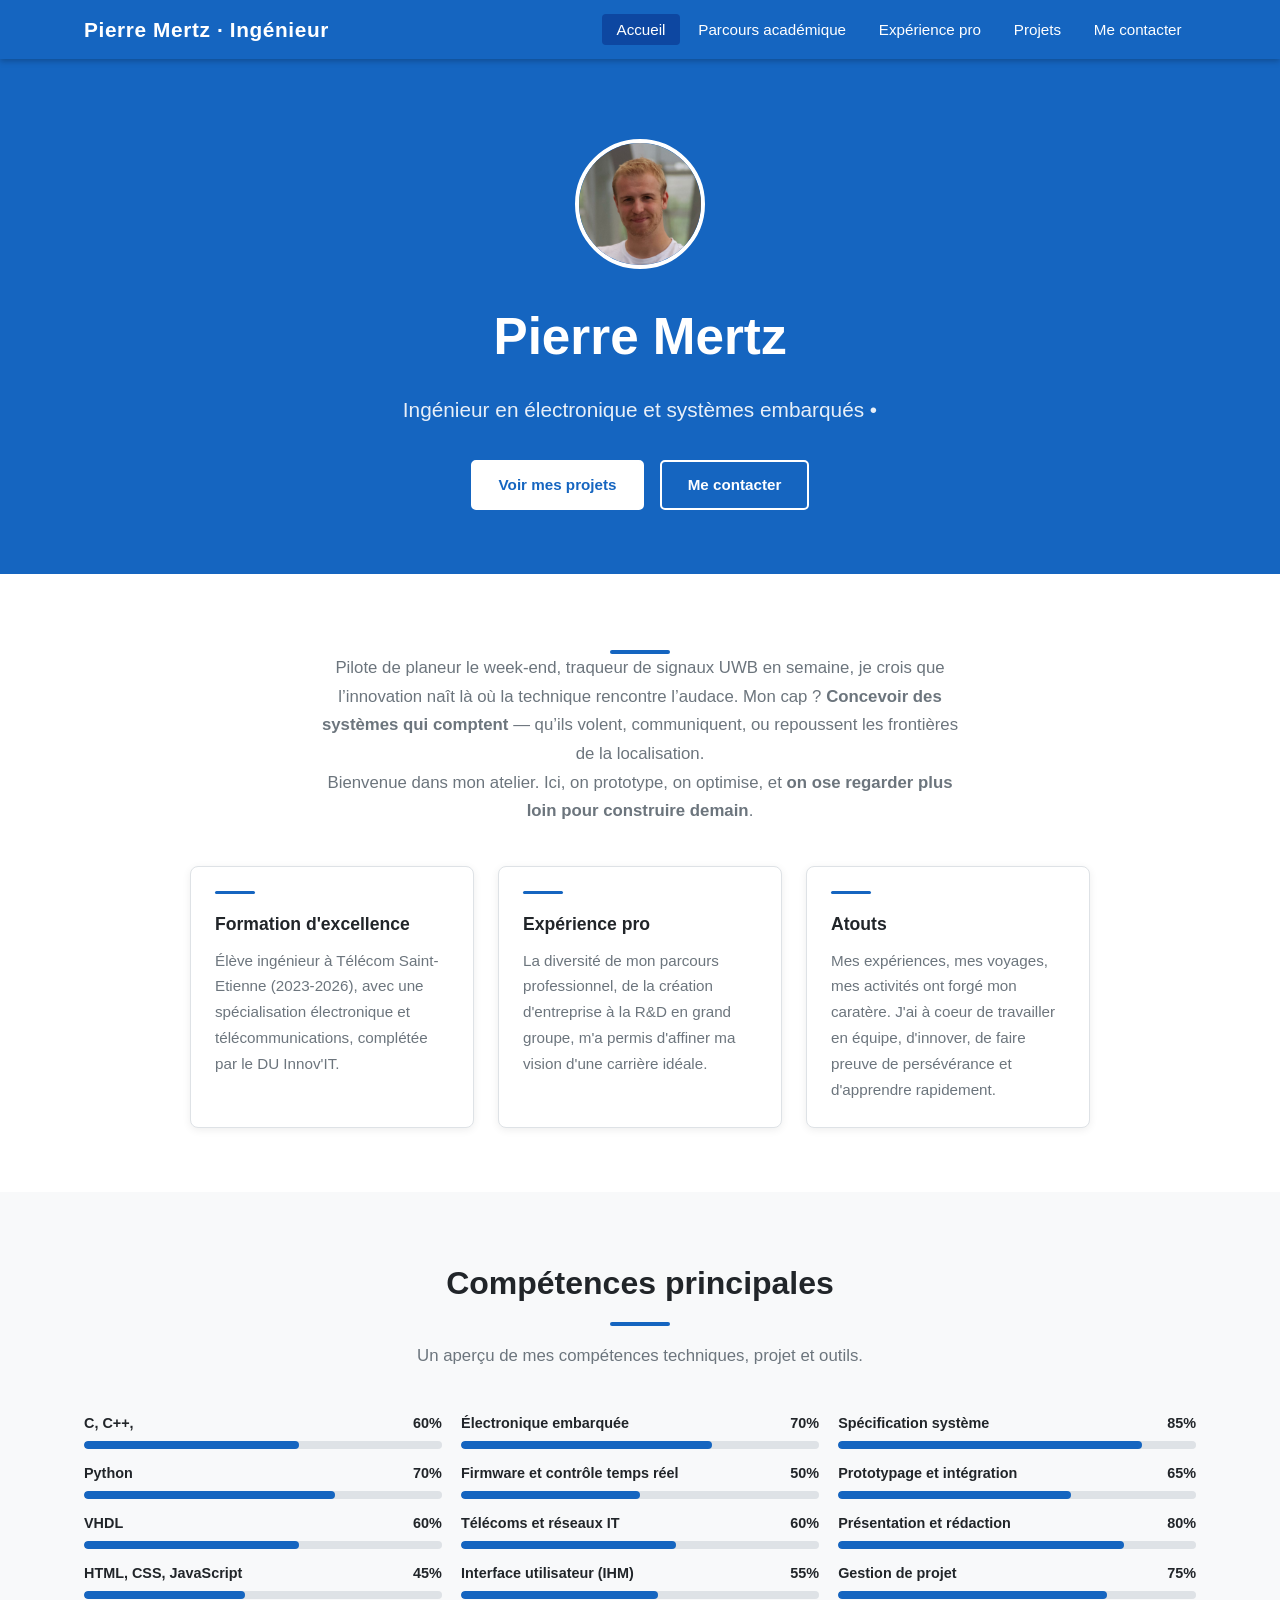
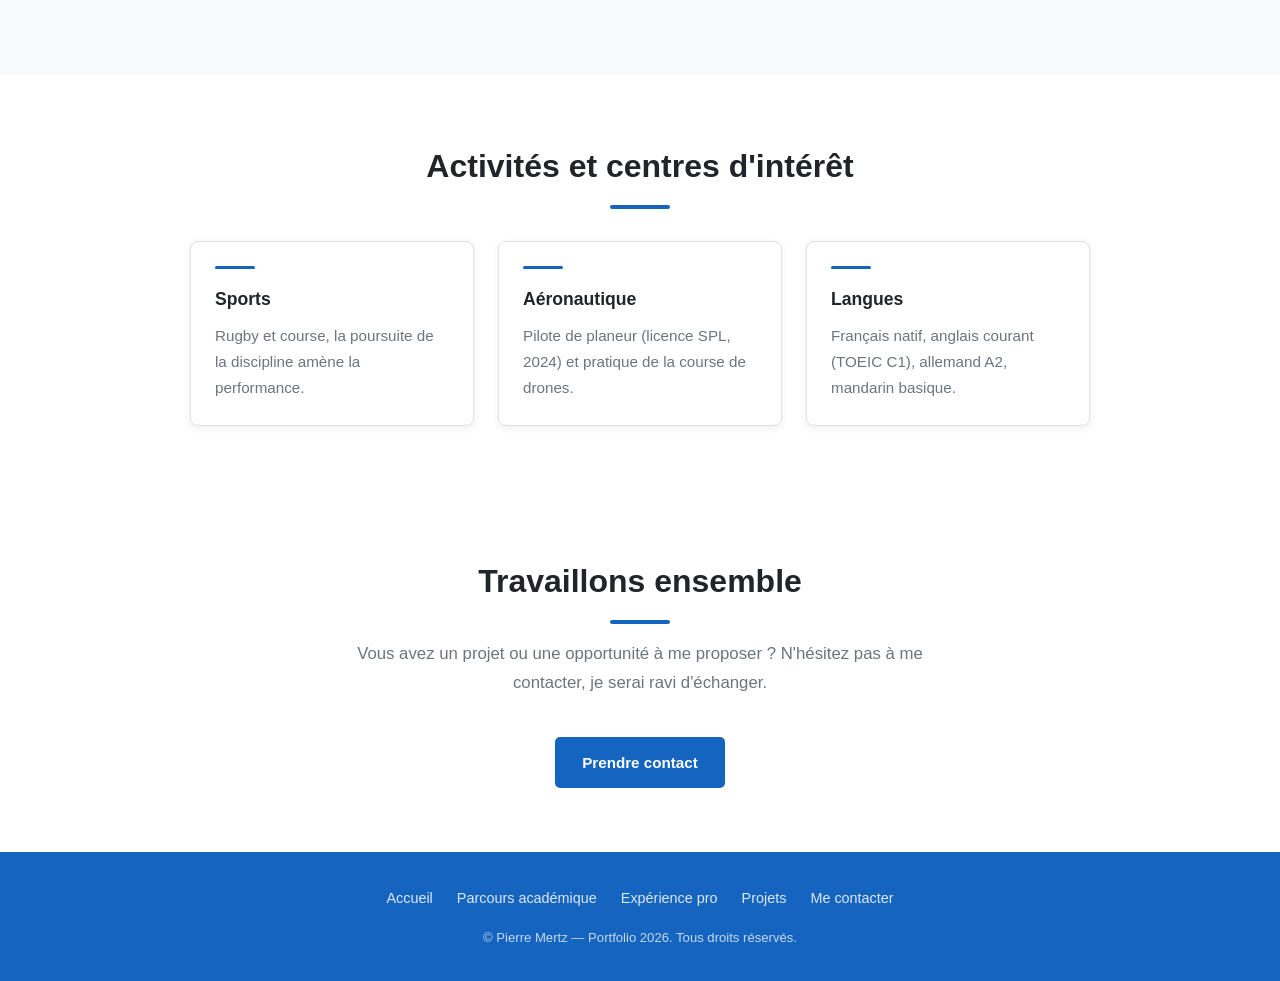
==== index.html @ edb31a6d "Redesign home page skills grid for better layout" ====
<!DOCTYPE html>
<html lang="fr">
<head>
  <!-- ============================================================
       index.html — Page d'accueil du portfolio d'ingénieur
       ============================================================ -->
  <meta charset="UTF-8" />
  <meta name="viewport" content="width=device-width, initial-scale=1.0" />
  <meta name="description" content="Portfolio de Pierre Mertz, ingénieur en électronique et systèmes embarqués." />

  <title>Accueil — Portfolio de Pierre Mertz</title>

  <!-- Feuille de style principale -->
  <link rel="stylesheet" href="/assets/css/style.css" />
</head>
<body>

  <!-- ── Point d'injection du header (chargé par components.js) ── -->
  <div id="site-header"></div>

  <main>

    <!-- ══════════════════════════════════════════════════════════
         SECTION HÉRO — Bandeau bleu de présentation
         ══════════════════════════════════════════════════════════ -->
    <section class="hero">
      <div class="container">

        <!-- Avatar / photo de profil -->
        <div class="avatar">
          <img src="/assets/images/avatar.jpg" alt="Photo de profil de Pierre" />
        </div>

        <h1 class="hero__title">Pierre Mertz</h1>
        <p class="hero__subtitle">Ingénieur en électronique et systèmes embarqués &bull; </p>
        <!-- Boutons d'action -->
        <div class="hero__actions">
          <a href="/projets/index.html" class="btn btn--primary">Voir mes projets</a>
          <a href="/contact/index.html" class="btn btn--outline">Me contacter</a>
        </div>

      </div>
    </section>

    <!-- ══════════════════════════════════════════════════════════
         SECTION À PROPOS — Fond blanc, texte noir
         ══════════════════════════════════════════════════════════ -->
    <section class="section">
      <div class="container">

        <!-- h2 class="section__title">Profil</h2 -->
        <!-- Ligne décorative bleue -->
        <div class="section-divider"></div>
        <p class="section__intro">
          Pilote de planeur le week-end, traqueur de signaux UWB en semaine, je crois que l’innovation naît là où la technique rencontre l’audace. 
          Mon cap ? <strong>Concevoir des systèmes qui comptent </strong> — qu’ils volent, communiquent, ou repoussent les frontières de la localisation.
          <br>
          Bienvenue dans mon atelier. Ici, on prototype, on optimise, et <strong>on ose regarder plus loin pour construire demain</strong>.
        </p>

        <!-- Grille de points forts -->
        <div class="cards-grid">

          <div class="card">
            <div class="card__accent"></div>
            <h3 class="card__title">Formation d'excellence</h3>
            <p class="card__text">
              Élève ingénieur à Télécom Saint-Etienne (2023-2026), avec une spécialisation
              électronique et télécommunications, complétée par le DU Innov'IT.
            </p>
          </div>

          <div class="card">
            <div class="card__accent"></div>
            <h3 class="card__title">Expérience pro</h3>
            <p class="card__text">
              La diversité de mon parcours professionnel, de la création d'entreprise à la R&D en grand groupe, 
              m'a permis d'affiner ma vision d'une carrière idéale.
          </div>

          <div class="card">
            <div class="card__accent"></div>
            <h3 class="card__title">Atouts</h3>
            <p class="card__text">
              Mes expériences, mes voyages, mes activités ont forgé mon caratère. J'ai à coeur de travailler 
              en équipe, d'innover, de faire preuve de persévérance et d'apprendre rapidement.
            </p>
          </div>

        </div>

      </div>
    </section>

    <!-- ══════════════════════════════════════════════════════════
         SECTION COMPÉTENCES — Fond gris clair, texte noir
         ══════════════════════════════════════════════════════════ -->
    <section class="section section--gray">
      <div class="container">

        <h2 class="section__title">Compétences principales</h2>
        <div class="section-divider"></div>
        <p class="section__intro">Un aperçu de mes compétences techniques, projet et outils.</p>

        <div class="skills-grid skills-grid--home">
          <!-- Colonne 1 -->
          <div>
            <div class="skill">
              <div class="skill__name"><span>C, C++,</span><span>60%</span></div>
              <div class="skill__bar"><div class="skill__fill" style="width:60%"></div></div>
            </div>
            <div class="skill">
              <div class="skill__name"><span>Python</span><span>70%</span></div>
              <div class="skill__bar"><div class="skill__fill" style="width:70%"></div></div>
            </div>
            <div class="skill">
              <div class="skill__name"><span>VHDL</span><span>60%</span></div>
              <div class="skill__bar"><div class="skill__fill" style="width:60%"></div></div>
            </div>
            <div class="skill">
              <div class="skill__name"><span>HTML, CSS, JavaScript</span><span>45%</span></div>
              <div class="skill__bar"><div class="skill__fill" style="width:45%"></div></div>
            </div>
          </div>

          <!-- Colonne 2 -->
          <div>
            <div class="skill">
              <div class="skill__name"><span>Électronique embarquée</span><span>70%</span></div>
              <div class="skill__bar"><div class="skill__fill" style="width:70%"></div></div>
            </div>
            <div class="skill">
              <div class="skill__name"><span>Firmware et contrôle temps réel</span><span>50%</span></div>
              <div class="skill__bar"><div class="skill__fill" style="width:50%"></div></div>
            </div>
            <div class="skill">
              <div class="skill__name"><span>Télécoms et réseaux IT</span><span>60%</span></div>
              <div class="skill__bar"><div class="skill__fill" style="width:60%"></div></div>
            </div>
            <div class="skill">
              <div class="skill__name"><span>Interface utilisateur (IHM)</span><span>55%</span></div>
              <div class="skill__bar"><div class="skill__fill" style="width:55%"></div></div>
            </div>
          </div>


            <!-- Colonne 3 -->
          <div>
            <div class="skill">
              <div class="skill__name"><span>Spécification système</span><span>85%</span></div>
              <div class="skill__bar"><div class="skill__fill" style="width:85%"></div></div>
            </div>
            <div class="skill">
              <div class="skill__name"><span>Prototypage et intégration</span><span>65%</span></div>
              <div class="skill__bar"><div class="skill__fill" style="width:65%"></div></div>
            </div>
            <div class="skill">
              <div class="skill__name"><span>Présentation et rédaction</span><span>80%</span></div>
              <div class="skill__bar"><div class="skill__fill" style="width:80%"></div></div>
            </div>
            <div class="skill">
              <div class="skill__name"><span>Gestion de projet</span><span>75%</span></div>
              <div class="skill__bar"><div class="skill__fill" style="width:75%"></div></div>
            </div>
          </div>

        </div>

      </div>
    </section>

    <section class="section">
      <div class="container">
        <h2 class="section__title">Activités et centres d'intérêt</h2>
        <div class="section-divider"></div>

        <div class="cards-grid">
          <div class="card">
            <div class="card__accent"></div>
            <h3 class="card__title">Sports</h3>
            <p class="card__text">Rugby et course, la poursuite de la discipline amène  la performance.</p>
          </div>

          <div class="card">
            <div class="card__accent"></div>
            <h3 class="card__title">Aéronautique</h3>
            <p class="card__text">Pilote de planeur (licence SPL, 2024) et pratique de la course de drones.</p>
          </div>

          <div class="card">
            <div class="card__accent"></div>
            <h3 class="card__title">Langues</h3>
            <p class="card__text">Français natif, anglais courant (TOEIC C1), allemand A2, mandarin basique.</p>
          </div>
        </div>
      </div>
    </section>

    <!-- ══════════════════════════════════════════════════════════
         SECTION APPEL À L'ACTION — Lien vers contact
         ══════════════════════════════════════════════════════════ -->
    <section class="section">
      <div class="container" style="text-align:center;">
        <h2 class="section__title">Travaillons ensemble</h2>
        <div class="section-divider"></div>
        <p class="section__intro">
          Vous avez un projet ou une opportunité à me proposer ?
          N'hésitez pas à me contacter, je serai ravi d'échanger.
        </p>
        <a href="/contact/index.html" class="btn btn--blue">Prendre contact</a>
      </div>
    </section>

  </main>

  <!-- ── Point d'injection du footer (chargé par components.js) ── -->
  <div id="site-footer"></div>

  <!-- Script de chargement des composants (header & footer) -->
  <script src="/assets/js/components.js"></script>

</body>
</html>
---- assets/css/style.css ----
/* ==========================================================
   Portfolio d'ingénieur — Feuille de style principale
   ----------------------------------------------------------
   Palette de couleurs :
     - Fond principal      : #ffffff (blanc)
     - Couleur principale  : #1565C0 (bleu)
     - Texte sur bandeau   : #ffffff (blanc)
     - Texte sur fond blanc: #212529 (presque noir)
   ========================================================== */

/* ── Réinitialisation & base ── */
*,
*::before,
*::after {
  box-sizing: border-box;
  margin: 0;
  padding: 0;
}

:root {
  --color-primary:    #1565C0; /* bleu principal */
  --color-primary-dk: #0D47A1; /* bleu foncé (survol) */
  --color-primary-lt: #1E88E5; /* bleu clair (accents) */
  --color-white:      #ffffff;
  --color-text:       #212529; /* texte noir sur fond blanc */
  --color-text-muted: #6c757d;
  --color-border:     #dee2e6;
  --color-bg-light:   #f8f9fa;
  --font-base:        'Segoe UI', Arial, sans-serif;
  --max-width:        1100px;
  --transition:       0.25s ease;
}

html {
  scroll-behavior: smooth;
}

body {
  font-family: var(--font-base);
  background-color: var(--color-white);
  color: var(--color-text);
  line-height: 1.7;
  min-height: 100vh;
  display: flex;
  flex-direction: column;
}

/* ── Liens ── */
a {
  color: var(--color-primary);
  text-decoration: none;
  transition: color var(--transition);
}

a:hover {
  color: var(--color-primary-dk);
  text-decoration: underline;
}

/* ── Conteneur centré ── */
.container {
  max-width: var(--max-width);
  margin: 0 auto;
  padding: 0 1.25rem;
}

/* ==========================================================
   BARRE DE NAVIGATION (bandeau bleu, texte blanc)
   ========================================================== */
.navbar {
  background-color: var(--color-primary);
  color: var(--color-white);
  position: sticky;
  top: 0;
  z-index: 1000;
  box-shadow: 0 2px 6px rgba(0, 0, 0, 0.25);
}

.navbar .container {
  display: flex;
  align-items: center;
  justify-content: space-between;
  padding-top: 0.75rem;
  padding-bottom: 0.75rem;
}

/* Logo / nom du site */
.navbar__brand {
  font-size: 1.3rem;
  font-weight: 700;
  color: var(--color-white);
  letter-spacing: 0.03em;
}

.navbar__brand:hover {
  color: var(--color-white);
  text-decoration: none;
  opacity: 0.85;
}

/* Liens de navigation */
.navbar__nav {
  list-style: none;
  display: flex;
  gap: 0.25rem;
}

.navbar__nav a {
  color: var(--color-white);
  padding: 0.45rem 0.9rem;
  border-radius: 4px;
  font-size: 0.95rem;
  font-weight: 500;
  transition: background-color var(--transition);
}

.navbar__nav a:hover,
.navbar__nav a.active {
  background-color: var(--color-primary-dk);
  text-decoration: none;
}

/* Bouton menu hamburger (mobile) */
.navbar__toggle {
  display: none;
  flex-direction: column;
  gap: 5px;
  cursor: pointer;
  background: none;
  border: none;
  padding: 4px;
}

.navbar__toggle span {
  display: block;
  width: 25px;
  height: 2px;
  background-color: var(--color-white);
  border-radius: 2px;
  transition: transform var(--transition), opacity var(--transition);
}

/* ==========================================================
   BANDEAU HÉRO (bleu, texte blanc)
   ========================================================== */
.hero {
  background-color: var(--color-primary);
  color: var(--color-white);
  padding: 5rem 0 4rem;
  text-align: center;
}

.hero__title {
  font-size: clamp(2rem, 5vw, 3.2rem);
  font-weight: 700;
  margin-bottom: 0.75rem;
}

.hero__subtitle {
  font-size: clamp(1rem, 2.5vw, 1.3rem);
  font-weight: 300;
  margin-bottom: 2rem;
  opacity: 0.9;
}

.hero__actions {
  display: flex;
  gap: 1rem;
  justify-content: center;
  flex-wrap: wrap;
}

/* ==========================================================
   BANDEAU DE PAGE (bleu, texte blanc) — en-tête de section
   ========================================================== */
.page-banner {
  background-color: var(--color-primary);
  color: var(--color-white);
  padding: 3rem 0 2.5rem;
  text-align: center;
}

.page-banner__title {
  font-size: clamp(1.6rem, 4vw, 2.5rem);
  font-weight: 700;
  margin-bottom: 0.5rem;
}

.page-banner__subtitle {
  font-size: 1.05rem;
  opacity: 0.88;
  font-weight: 300;
}

/* Ligne décorative bleue sous les titres de section */
.section-divider {
  width: 60px;
  height: 4px;
  background-color: var(--color-primary);
  margin: 0.75rem auto 0;
  border-radius: 2px;
}

/* ==========================================================
   BOUTONS
   ========================================================== */
.btn {
  display: inline-block;
  padding: 0.65rem 1.6rem;
  border-radius: 5px;
  font-weight: 600;
  font-size: 0.95rem;
  cursor: pointer;
  border: 2px solid transparent;
  transition: background-color var(--transition), color var(--transition), border-color var(--transition);
}

/* Bouton plein (bleu) */
.btn--primary {
  background-color: var(--color-white);
  color: var(--color-primary);
  border-color: var(--color-white);
}

.btn--primary:hover {
  background-color: var(--color-primary-dk);
  color: var(--color-white);
  border-color: var(--color-primary-dk);
  text-decoration: none;
}

/* Bouton contour (blanc sur bleu) */
.btn--outline {
  background-color: transparent;
  color: var(--color-white);
  border-color: var(--color-white);
}

.btn--outline:hover {
  background-color: var(--color-white);
  color: var(--color-primary);
  text-decoration: none;
}

/* Bouton bleu sur fond blanc */
.btn--blue {
  background-color: var(--color-primary);
  color: var(--color-white);
  border-color: var(--color-primary);
}

.btn--blue:hover {
  background-color: var(--color-primary-dk);
  border-color: var(--color-primary-dk);
  text-decoration: none;
  color: var(--color-white);
}

/* ==========================================================
   SECTIONS PRINCIPALES (fond blanc, texte noir)
   ========================================================== */
.section {
  padding: 4rem 0;
}

.section--gray {
  background-color: var(--color-bg-light);
}

.section__title {
  font-size: clamp(1.4rem, 3vw, 2rem);
  font-weight: 700;
  color: var(--color-text);
  margin-bottom: 0.5rem;
  text-align: center;
}

.section__intro {
  text-align: center;
  color: var(--color-text-muted);
  max-width: 640px;
  margin: 0 auto 2.5rem;
  font-size: 1.05rem;
}

/* Ligne bleue sous les titres de section */
.section__title + .section-divider {
  margin-bottom: 1rem;
}

/* ==========================================================
   CARTES
   ========================================================== */
.cards-grid {
  display: grid;
  grid-template-columns: repeat(3, 1fr);
  gap: 1.5rem;
  margin-top: 2rem;
  max-width: 900px;
  margin-left: auto;
  margin-right: auto;
}

.card {
  background-color: var(--color-white);
  border: 1px solid var(--color-border);
  border-radius: 8px;
  padding: 1.5rem;
  box-shadow: 0 2px 8px rgba(0, 0, 0, 0.07);
  transition: transform var(--transition), box-shadow var(--transition);
}

.card:hover {
  transform: translateY(-4px);
  box-shadow: 0 6px 18px rgba(0, 0, 0, 0.12);
}

/* Ligne bleue en haut de chaque carte */
.card__accent {
  width: 40px;
  height: 3px;
  background-color: var(--color-primary);
  border-radius: 2px;
  margin-bottom: 1rem;
}

.card__title {
  font-size: 1.1rem;
  font-weight: 600;
  margin-bottom: 0.5rem;
  color: var(--color-text);
}

.card__meta {
  font-size: 0.85rem;
  color: var(--color-primary);
  font-weight: 500;
  margin-bottom: 0.6rem;
}

.card__text {
  color: var(--color-text-muted);
  font-size: 0.95rem;
}

/* ==========================================================
   TIMELINE (parcours & expérience)
   ========================================================== */
.timeline {
  --timeline-content-offset: 2.5rem;
  --timeline-axis-x: 10px;
  --timeline-dot-size: 14px;
  --timeline-dot-left: calc(var(--timeline-axis-x) - var(--timeline-content-offset) - 7px);
  position: relative;
  padding-left: var(--timeline-content-offset);
  margin-top: 2rem;
}

/* Ligne verticale bleue */
.timeline::before {
  content: '';
  position: absolute;
  left: var(--timeline-axis-x);
  transform: translateX(-50%);
  top: 0;
  bottom: 0;
  width: 3px;
  background-color: var(--color-primary);
  border-radius: 2px;
}

.timeline__item {
  position: relative;
  margin-bottom: 2.5rem;
}

/* Puce de la timeline */
.timeline__item::before {
  content: '';
  position: absolute;
  left: var(--timeline-dot-left);
  top: 0.35rem;
  width: var(--timeline-dot-size);
  height: var(--timeline-dot-size);
  border-radius: 50%;
  background-color: var(--color-white);
  border: 3px solid var(--color-primary);
}

.timeline__date {
  font-size: 0.82rem;
  font-weight: 600;
  color: var(--color-primary);
  text-transform: uppercase;
  letter-spacing: 0.05em;
  margin-bottom: 0.3rem;
}

.timeline__title {
  font-size: 1.1rem;
  font-weight: 700;
  color: var(--color-text);
  margin-bottom: 0.2rem;
}

.timeline__subtitle {
  font-size: 0.95rem;
  color: var(--color-text-muted);
  margin-bottom: 0.5rem;
  font-style: italic;
}

.timeline__desc {
  color: var(--color-text);
  font-size: 0.95rem;
}

.timeline__desc--hint {
  margin-top: 0.7rem;
  color: var(--color-text-muted);
}

/* Variante parcours academique : blocs distincts relies a la timeline */
.timeline--academic {
  --timeline-content-offset: 3.4rem;
  --timeline-axis-x: 14px;
  --timeline-dot-size: 11px;
  --timeline-dot-left: calc(var(--timeline-axis-x) - var(--timeline-content-offset) - (var(--timeline-dot-size) / 2));
  max-width: 920px;
  margin-left: auto;
  margin-right: auto;
}

.timeline--academic::before {
  width: 1px;
  background-color: rgba(21, 101, 192, 0.4);
  z-index: 0;
}

.timeline--academic .timeline__item {
  margin-bottom: 1.4rem;
  padding: 1.05rem 1.2rem 1.1rem 1.25rem;
  background: linear-gradient(180deg, #ffffff 0%, #f2f8ff 100%);
  border: 1px solid rgba(21, 101, 192, 0.26);
  border-radius: 12px;
  box-shadow: 0 8px 20px rgba(13, 71, 161, 0.08);
  z-index: 1;
}

.timeline--academic .timeline__item::before {
  top: 1.05rem;
  background-color: var(--color-white);
  border-width: 2px;
  z-index: 3;
}

.timeline--academic .timeline__item::after {
  content: '';
  position: absolute;
  left: calc(var(--timeline-dot-left) + (var(--timeline-dot-size) / 2));
  top: calc(1.05rem + (var(--timeline-dot-size) / 2));
  width: calc(var(--timeline-content-offset) - var(--timeline-axis-x));
  height: 1px;
  background: rgba(21, 101, 192, 0.32);
  z-index: 1;
}

.timeline--academic .timeline__date {
  font-size: 0.78rem;
  letter-spacing: 0.08em;
  margin-bottom: 0.45rem;
}

.timeline--academic .timeline__title {
  margin-bottom: 0.35rem;
}

.timeline--academic .timeline__subtitle {
  margin-bottom: 0.65rem;
}

.timeline--academic .tag-list {
  margin-top: 0.75rem;
}

/* Variante experience pro : timeline moderne avec cartes reversibles */
.timeline--experience {
  --timeline-content-offset: 3.7rem;
  --timeline-axis-x: 16px;
  --timeline-dot-size: 12px;
  --timeline-dot-left: calc(var(--timeline-axis-x) - var(--timeline-content-offset) - (var(--timeline-dot-size) / 2));
  max-width: 960px;
  margin-left: auto;
  margin-right: auto;
}

.timeline--experience::before {
  width: 1px;
  background: linear-gradient(180deg, rgba(21, 101, 192, 0.3) 0%, rgba(21, 101, 192, 0.6) 50%, rgba(21, 101, 192, 0.25) 100%);
  z-index: 0;
}

.timeline--experience .timeline__item {
  margin-bottom: 1.5rem;
  padding: 0;
  z-index: 1;
  cursor: pointer;
  outline: none;
}

.timeline--experience .timeline__item::before {
  top: 1.2rem;
  width: var(--timeline-dot-size);
  height: var(--timeline-dot-size);
  border-width: 2px;
  background-color: #f5faff;
  z-index: 4;
}

.timeline--experience .timeline__item::after {
  content: '';
  position: absolute;
  left: calc(var(--timeline-dot-left) + (var(--timeline-dot-size) / 2));
  top: calc(1.2rem + (var(--timeline-dot-size) / 2));
  width: calc(var(--timeline-content-offset) - var(--timeline-axis-x));
  height: 1px;
  background-color: rgba(21, 101, 192, 0.32);
  z-index: 2;
}

.exp-card {
  perspective: 1300px;
}

.exp-card__inner {
  position: relative;
  display: block;
  height: auto;
  transform-style: preserve-3d;
  transition: height 0.36s ease, transform 0.88s cubic-bezier(0.23, 1, 0.32, 1);
  transform-origin: center center;
  will-change: height, transform;
}

.exp-card.is-flipped .exp-card__inner {
  transform: rotateY(180deg);
}

.exp-card__face {
  position: absolute;
  top: 0;
  left: 0;
  width: 100%;
  display: flex;
  flex-direction: column;
  padding: 1.25rem 1.35rem 1.2rem;
  border-radius: 14px;
  backface-visibility: hidden;
  border: 1px solid rgba(21, 101, 192, 0.24);
  box-shadow: 0 12px 28px rgba(13, 71, 161, 0.08);
  pointer-events: none;
}

.exp-card:not(.is-flipped) .exp-card__face--front,
.exp-card.is-flipped .exp-card__face--back {
  pointer-events: auto;
}

.exp-card__face--front {
  background: linear-gradient(155deg, #ffffff 0%, #f4f9ff 100%);
}

.exp-card__face--back {
  transform: rotateY(180deg);
  background: linear-gradient(155deg, #f9fcff 0%, #eef6ff 100%);
}

.timeline--experience .timeline__org {
  margin-bottom: 0.8rem;
}

.timeline--experience .company-logo {
  --logo-scale: 1;
  width: 132px;
  height: 76px;
  padding: 0.3rem 0.45rem;
}

.timeline--experience .timeline__logos--duo {
  flex-wrap: nowrap;
  gap: 0.45rem;
}

.timeline--experience .timeline__subtitle {
  margin-bottom: 0;
}

.exp-card__head {
  display: flex;
  align-items: center;
  justify-content: space-between;
  gap: 0.8rem;
  flex-wrap: wrap;
  margin-bottom: 0.35rem;
}

.timeline--experience .exp-card__head .timeline__date {
  margin-bottom: 0;
}

.exp-card__status {
  display: inline-flex;
  align-items: center;
  gap: 0.35rem;
  border-radius: 999px;
  border: 1px solid rgba(21, 101, 192, 0.2);
  background: rgba(21, 101, 192, 0.08);
  padding: 0.2rem 0.62rem;
  font-size: 0.74rem;
  font-weight: 700;
  letter-spacing: 0.02em;
  color: #1d4f8f;
}

.exp-card__status::before {
  content: '';
  width: 7px;
  height: 7px;
  border-radius: 50%;
  background: currentColor;
}

.exp-card__status--alternance {
  color: #1768b4;
}

.exp-card__status--projet {
  color: #147a65;
}

.exp-card__status--conseil {
  color: #8a5c1e;
}

.exp-card__status--entreprise {
  color: #7a4a1a;
}

.timeline--experience .timeline__desc {
  color: #344250;
}

.timeline__list {
  margin: 0.25rem 0 0.7rem 1.1rem;
  padding: 0;
}

.timeline__list li {
  margin-bottom: 0.42rem;
  color: #334155;
}

.exp-card__toggle {
  margin-top: auto;
  align-self: flex-start;
  border: 1px solid rgba(21, 101, 192, 0.25);
  background-color: rgba(21, 101, 192, 0.07);
  color: var(--color-primary-dk);
  border-radius: 999px;
  padding: 0.4rem 0.85rem;
  font-size: 0.8rem;
  font-weight: 600;
  cursor: pointer;
  transition: background-color var(--transition), border-color var(--transition), transform var(--transition);
}

.exp-card__toggle:hover {
  background-color: rgba(21, 101, 192, 0.16);
  border-color: rgba(21, 101, 192, 0.38);
  transform: translateY(-1px);
}

.timeline--experience .timeline__item:focus-visible .exp-card__face,
.timeline--experience .timeline__item:hover .exp-card__face {
  border-color: rgba(21, 101, 192, 0.4);
  box-shadow: 0 16px 34px rgba(13, 71, 161, 0.12);
}

.timeline--experience .tag {
  max-width: 220px;
  white-space: nowrap;
  overflow: hidden;
  text-overflow: ellipsis;
}

.skills-grid.skills-grid--experience {
  grid-template-columns: repeat(2, minmax(340px, 1fr));
  width: 100%;
  max-width: 980px;
  margin-left: auto;
  margin-right: auto;
}

.exp-card__face--back {
  padding-bottom: 1.45rem;
  gap: 0.35rem;
}

.exp-card__face--back .tag-list {
  margin-top: 0.95rem;
  margin-bottom: 0.2rem;
}

.exp-card__face--back .exp-card__toggle {
  margin-top: 1.45rem;
}

/* Bloc entreprise + logos dans la timeline */
.timeline__org {
  display: flex;
  align-items: center;
  justify-content: space-between;
  gap: 1rem;
  margin-bottom: 0.6rem;
}

.timeline__org .timeline__subtitle {
  margin-bottom: 0;
}

.timeline__logos {
  display: flex;
  align-items: center;
  gap: 0.5rem;
  flex-wrap: wrap;
}

.company-logo {
  --logo-scale: 1;
  width: 70px;
  height: 40px;
  width: calc(70px * var(--logo-scale));
  height: calc(40px * var(--logo-scale));
  background-color: var(--color-white);
  border: 1px solid var(--color-border);
  border-radius: 8px;
  box-shadow: 0 2px 6px rgba(0, 0, 0, 0.08);
  padding: 0.35rem 0.5rem;
  display: flex;
  align-items: center;
  justify-content: center;
}

.company-logo img {
  width: 100%;
  height: 100%;
  object-fit: contain;
}

.company-logo--framatome {
  --logo-scale: 3;
}

.company-logo--telecom {
  --logo-scale: 3;
}

.company-logo--dassault {
  --logo-scale: 3;
}

.company-logo--inspire {
  --logo-scale: 3;
}

/* ==========================================================
   COMPÉTENCES (barres de progression)
   ========================================================== */
.skills-grid {
  display: grid;
  grid-template-columns: repeat(auto-fill, minmax(260px, 1fr));
  gap: 1.2rem;
  margin-top: 1.5rem;
}

.skills-grid--languages {
  grid-template-columns: repeat(2, minmax(260px, 1fr));
  max-width: 760px;
  margin-left: auto;
  margin-right: auto;
}

.skills-grid.skills-grid--home {
  grid-template-columns: repeat(3, minmax(0, 1fr));
  width: 100%;
  max-width: 100%;
  margin-left: auto;
  margin-right: auto;
}

.skill {
  margin-bottom: 0.75rem;
}

.skill__name {
  font-size: 0.9rem;
  font-weight: 600;
  color: var(--color-text);
  margin-bottom: 0.35rem;
  display: flex;
  justify-content: space-between;
}

.skill__bar {
  height: 8px;
  background-color: var(--color-border);
  border-radius: 4px;
  overflow: hidden;
}

.skill__fill {
  height: 100%;
  background-color: var(--color-primary);
  border-radius: 4px;
  transition: width 0.8s ease;
}

/* ==========================================================
   FORMULAIRE DE CONTACT
   ========================================================== */
.form-group {
  margin-bottom: 1.25rem;
}

.form-group label {
  display: block;
  font-weight: 600;
  margin-bottom: 0.4rem;
  color: var(--color-text);
  font-size: 0.95rem;
}

.form-group input,
.form-group textarea,
.form-group select {
  width: 100%;
  padding: 0.7rem 0.9rem;
  border: 1px solid var(--color-border);
  border-radius: 5px;
  font-family: var(--font-base);
  font-size: 0.95rem;
  color: var(--color-text);
  background-color: var(--color-white);
  transition: border-color var(--transition), box-shadow var(--transition);
}

.form-group input:focus,
.form-group textarea:focus {
  outline: none;
  border-color: var(--color-primary);
  box-shadow: 0 0 0 3px rgba(21, 101, 192, 0.15);
}

.form-group textarea {
  resize: vertical;
  min-height: 130px;
}

/* Infos de contact (icône + texte) */
.contact-info {
  display: flex;
  flex-direction: column;
  gap: 1.2rem;
  margin-top: 1rem;
}

.contact-info__item {
  display: flex;
  align-items: center;
  gap: 0.9rem;
}

.contact-info__icon {
  width: 42px;
  height: 42px;
  background-color: var(--color-primary);
  border-radius: 50%;
  display: flex;
  align-items: center;
  justify-content: center;
  flex-shrink: 0;
}

.contact-info__icon svg {
  fill: var(--color-white);
  width: 20px;
  height: 20px;
}

.contact-info__label {
  font-size: 0.82rem;
  color: var(--color-text-muted);
  font-weight: 500;
  text-transform: uppercase;
  letter-spacing: 0.04em;
}

.contact-info__value {
  font-size: 0.97rem;
  color: var(--color-text);
  font-weight: 500;
}

/* ==========================================================
   PIED DE PAGE (bandeau bleu, texte blanc)
   ========================================================== */
footer {
  background-color: var(--color-primary);
  color: var(--color-white);
  text-align: center;
  padding: 2rem 1.25rem;
  margin-top: auto;
}

footer a {
  color: rgba(255, 255, 255, 0.85);
}

footer a:hover {
  color: var(--color-white);
}

.footer__links {
  list-style: none;
  display: flex;
  justify-content: center;
  flex-wrap: wrap;
  gap: 0.5rem 1.5rem;
  margin-bottom: 1rem;
}

.footer__links a {
  font-size: 0.9rem;
}

.footer__copy {
  font-size: 0.82rem;
  opacity: 0.75;
}

/* ==========================================================
   PROFIL AVATAR (cercle bleu)
   ========================================================== */
.avatar {
  width: 130px;
  height: 130px;
  border-radius: 50%;
  background-color: var(--color-primary-dk);
  border: 4px solid var(--color-white);
  margin: 0 auto 1.5rem;
  display: flex;
  align-items: center;
  justify-content: center;
  overflow: hidden;
}

.avatar img {
  width: 100%;
  height: 100%;
  object-fit: cover;
}

.avatar__initials {
  font-size: 2.8rem;
  font-weight: 700;
  color: var(--color-white);
  user-select: none;
}

/* ==========================================================
   BADGES / TAGS
   ========================================================== */
.tag-list {
  display: flex;
  flex-wrap: wrap;
  gap: 0.4rem;
  margin-top: 0.6rem;
}

.tag {
  background-color: rgba(21, 101, 192, 0.1);
  color: var(--color-primary);
  border: 1px solid rgba(21, 101, 192, 0.25);
  border-radius: 20px;
  padding: 0.2rem 0.75rem;
  font-size: 0.8rem;
  font-weight: 500;
}

/* ==========================================================
   RESPONSIVE — Largeur desktop
   ========================================================== */
@media (min-width: 769px) {
  .container {
    max-width: 90vw;
  }
}

/* ==========================================================
   RESPONSIVE — Navigation mobile
   ========================================================== */
@media (max-width: 768px) {
  .navbar__toggle {
    display: flex;
  }

  .navbar__nav {
    position: absolute;
    top: 100%;
    left: 0;
    right: 0;
    background-color: var(--color-primary-dk);
    flex-direction: column;
    gap: 0;
    padding: 0.5rem 0;
    display: none;
    box-shadow: 0 4px 8px rgba(0, 0, 0, 0.2);
  }

  .navbar__nav.open {
    display: flex;
  }

  .navbar__nav a {
    padding: 0.8rem 1.25rem;
    border-radius: 0;
    display: block;
  }

  .hero {
    padding: 3.5rem 0 3rem;
  }

  .cards-grid {
    grid-template-columns: 1fr;
    max-width: 100%;
  }

  .skills-grid {
    grid-template-columns: 1fr;
  }

  .timeline {
    --timeline-content-offset: 2rem;
  }

  .timeline--academic {
    --timeline-content-offset: 2.6rem;
    --timeline-axis-x: 10px;
    max-width: 100%;
  }

  .timeline--experience {
    --timeline-content-offset: 2.75rem;
    --timeline-axis-x: 10px;
    max-width: 100%;
  }

  .timeline--experience .timeline__item::before {
    top: 1rem;
  }

  .timeline--experience .timeline__item::after {
    top: calc(1rem + (var(--timeline-dot-size) / 2));
  }

  .timeline--experience .timeline__logos--duo {
    flex-wrap: wrap;
  }

  .timeline--experience .company-logo {
    width: 104px;
    height: 62px;
  }

  .skills-grid--experience {
    grid-template-columns: 1fr;
    max-width: 100%;
  }

  .exp-card__face {
    padding: 1rem 1rem 0.95rem;
    border-radius: 12px;
  }

  .timeline--academic .timeline__item {
    padding: 0.95rem 1rem 1rem 1.05rem;
  }

  .timeline__org {
    flex-direction: column;
    align-items: flex-start;
    gap: 0.6rem;
  }

  .timeline__logos {
    max-width: 100%;
  }

  .company-logo {
    width: calc(40px * 3);
    height: calc(24px * 3);
    padding: 0.25rem 0.35rem;
    border-radius: 6px;
  }
}
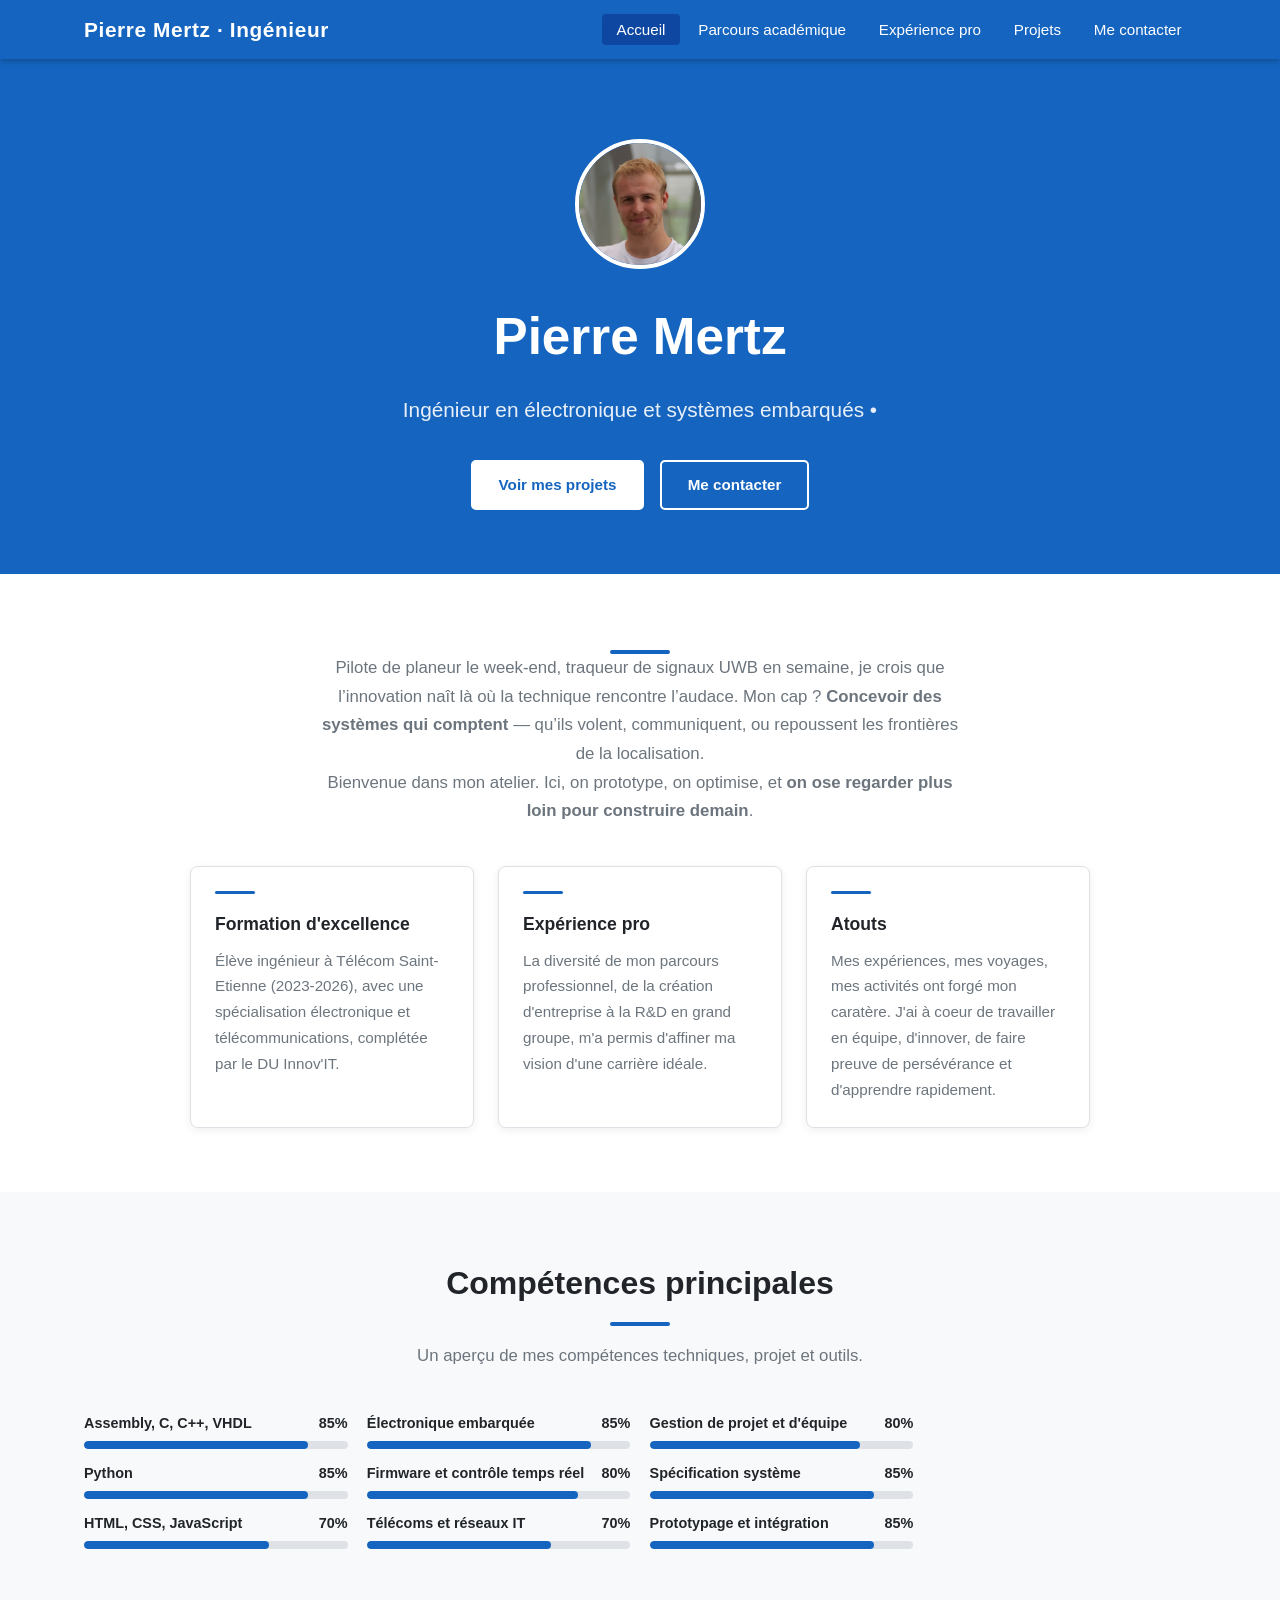
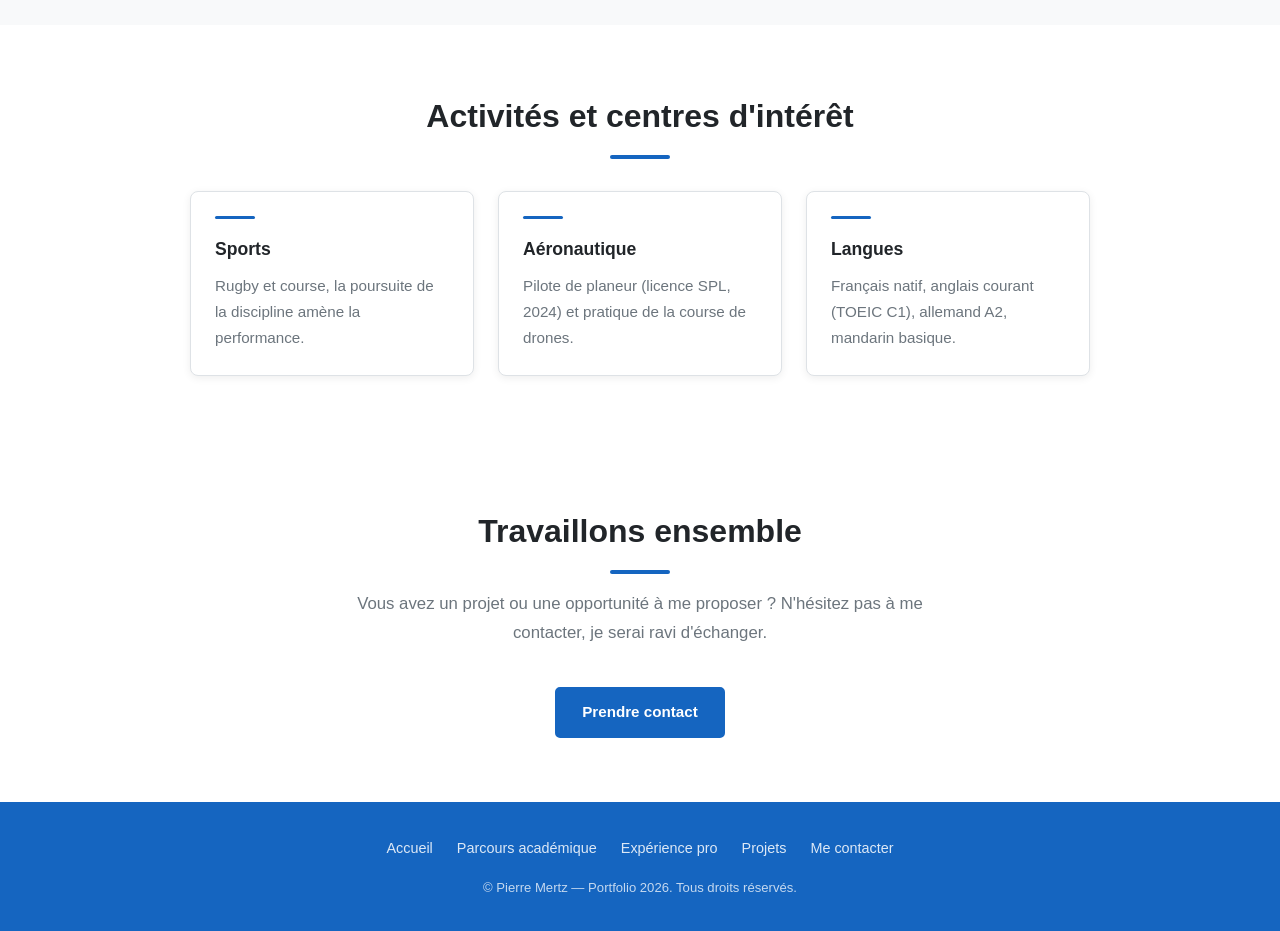
==== commit e958f2fe: "Update home page hero and profile section copy" ====
--- a/index.html
+++ b/index.html
@@ -102,44 +102,36 @@
         <div class="section-divider"></div>
         <p class="section__intro">Un aperçu de mes compétences techniques, projet et outils.</p>
 
-        <div class="skills-grid skills-grid--home">
+        <div class="skills-grid">
           <!-- Colonne 1 -->
           <div>
             <div class="skill">
-              <div class="skill__name"><span>C, C++,</span><span>60%</span></div>
-              <div class="skill__bar"><div class="skill__fill" style="width:60%"></div></div>
-            </div>
-            <div class="skill">
-              <div class="skill__name"><span>Python</span><span>70%</span></div>
+              <div class="skill__name"><span>Assembly, C, C++, VHDL</span><span>85%</span></div>
+              <div class="skill__bar"><div class="skill__fill" style="width:85%"></div></div>
+            </div>
+            <div class="skill">
+              <div class="skill__name"><span>Python</span><span>85%</span></div>
+              <div class="skill__bar"><div class="skill__fill" style="width:85%"></div></div>
+            </div>
+            <div class="skill">
+              <div class="skill__name"><span>HTML, CSS, JavaScript</span><span>70%</span></div>
               <div class="skill__bar"><div class="skill__fill" style="width:70%"></div></div>
-            </div>
-            <div class="skill">
-              <div class="skill__name"><span>VHDL</span><span>60%</span></div>
-              <div class="skill__bar"><div class="skill__fill" style="width:60%"></div></div>
-            </div>
-            <div class="skill">
-              <div class="skill__name"><span>HTML, CSS, JavaScript</span><span>45%</span></div>
-              <div class="skill__bar"><div class="skill__fill" style="width:45%"></div></div>
             </div>
           </div>
 
           <!-- Colonne 2 -->
           <div>
             <div class="skill">
-              <div class="skill__name"><span>Électronique embarquée</span><span>70%</span></div>
+              <div class="skill__name"><span>Électronique embarquée</span><span>85%</span></div>
+              <div class="skill__bar"><div class="skill__fill" style="width:85%"></div></div>
+            </div>
+            <div class="skill">
+              <div class="skill__name"><span>Firmware et contrôle temps réel</span><span>80%</span></div>
+              <div class="skill__bar"><div class="skill__fill" style="width:80%"></div></div>
+            </div>
+            <div class="skill">
+              <div class="skill__name"><span>Télécoms et réseaux IT</span><span>70%</span></div>
               <div class="skill__bar"><div class="skill__fill" style="width:70%"></div></div>
-            </div>
-            <div class="skill">
-              <div class="skill__name"><span>Firmware et contrôle temps réel</span><span>50%</span></div>
-              <div class="skill__bar"><div class="skill__fill" style="width:50%"></div></div>
-            </div>
-            <div class="skill">
-              <div class="skill__name"><span>Télécoms et réseaux IT</span><span>60%</span></div>
-              <div class="skill__bar"><div class="skill__fill" style="width:60%"></div></div>
-            </div>
-            <div class="skill">
-              <div class="skill__name"><span>Interface utilisateur (IHM)</span><span>55%</span></div>
-              <div class="skill__bar"><div class="skill__fill" style="width:55%"></div></div>
             </div>
           </div>
 
@@ -147,20 +139,16 @@
             <!-- Colonne 3 -->
           <div>
             <div class="skill">
+              <div class="skill__name"><span>Gestion de projet et d'équipe</span><span>80%</span></div>
+              <div class="skill__bar"><div class="skill__fill" style="width:80%"></div></div>
+            </div>
+            <div class="skill">
               <div class="skill__name"><span>Spécification système</span><span>85%</span></div>
               <div class="skill__bar"><div class="skill__fill" style="width:85%"></div></div>
             </div>
             <div class="skill">
-              <div class="skill__name"><span>Prototypage et intégration</span><span>65%</span></div>
-              <div class="skill__bar"><div class="skill__fill" style="width:65%"></div></div>
-            </div>
-            <div class="skill">
-              <div class="skill__name"><span>Présentation et rédaction</span><span>80%</span></div>
-              <div class="skill__bar"><div class="skill__fill" style="width:80%"></div></div>
-            </div>
-            <div class="skill">
-              <div class="skill__name"><span>Gestion de projet</span><span>75%</span></div>
-              <div class="skill__bar"><div class="skill__fill" style="width:75%"></div></div>
+              <div class="skill__name"><span>Prototypage et intégration</span><span>85%</span></div>
+              <div class="skill__bar"><div class="skill__fill" style="width:85%"></div></div>
             </div>
           </div>
 
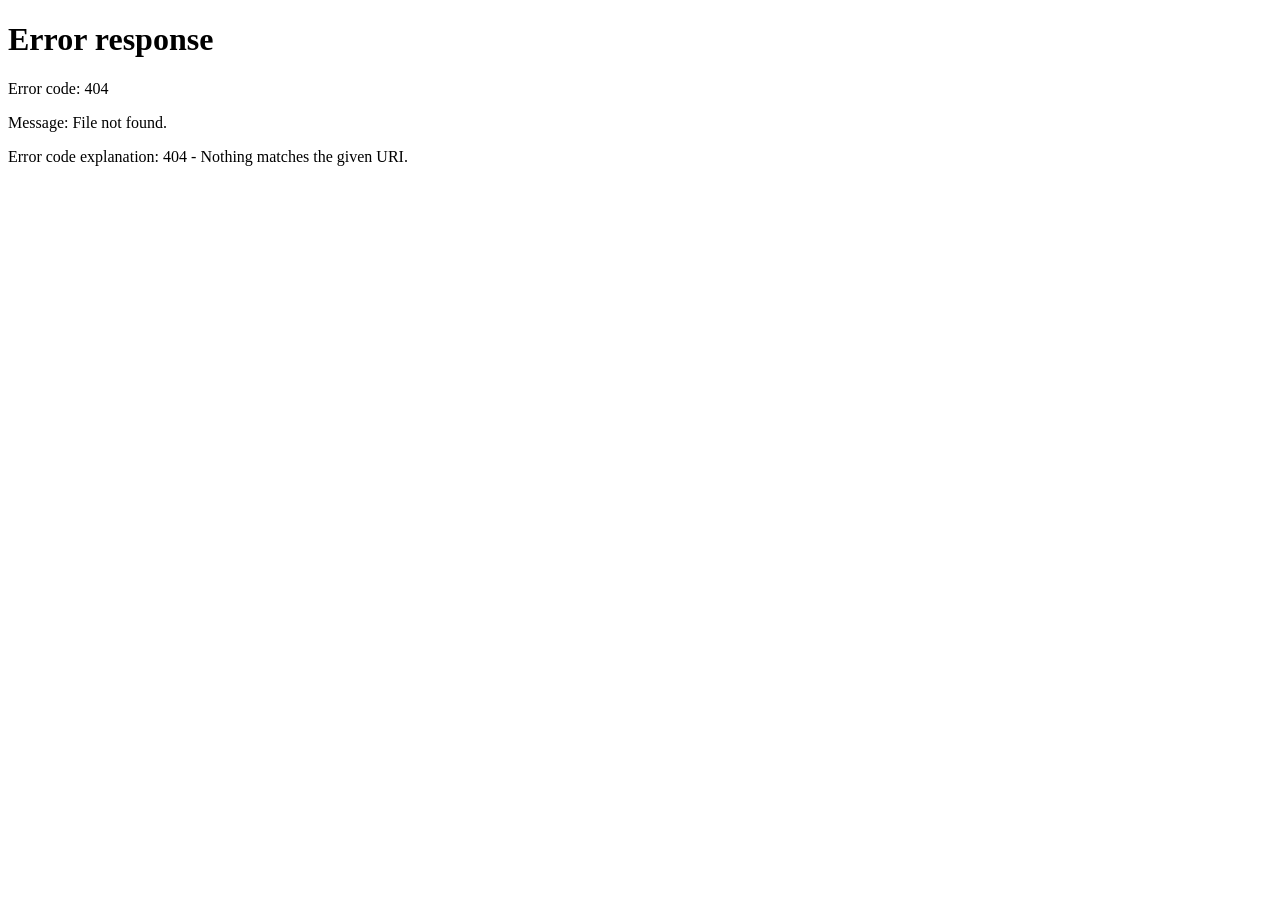
==== commit fd9ae4c2: "Redirect home page to the soft skills profile" ====
--- a/index.html
+++ b/index.html
@@ -10,6 +10,17 @@
 
   <title>Accueil — Portfolio de Pierre Mertz</title>
 
+  <script>
+    // Toggle unique: true = index_bis becomes the default home page.
+    // To revert quickly after school test, set this flag to false.
+    (function () {
+      var USE_INDEX_BIS_AS_HOME = true;
+      if (USE_INDEX_BIS_AS_HOME) {
+        window.location.replace('/index_bis.html');
+      }
+    })();
+  </script>
+
   <!-- Feuille de style principale -->
   <link rel="stylesheet" href="/assets/css/style.css" />
 </head>
@@ -102,36 +113,44 @@
         <div class="section-divider"></div>
         <p class="section__intro">Un aperçu de mes compétences techniques, projet et outils.</p>
 
-        <div class="skills-grid">
+        <div class="skills-grid skills-grid--home">
           <!-- Colonne 1 -->
           <div>
             <div class="skill">
-              <div class="skill__name"><span>Assembly, C, C++, VHDL</span><span>85%</span></div>
-              <div class="skill__bar"><div class="skill__fill" style="width:85%"></div></div>
-            </div>
-            <div class="skill">
-              <div class="skill__name"><span>Python</span><span>85%</span></div>
-              <div class="skill__bar"><div class="skill__fill" style="width:85%"></div></div>
-            </div>
-            <div class="skill">
-              <div class="skill__name"><span>HTML, CSS, JavaScript</span><span>70%</span></div>
+              <div class="skill__name"><span>C, C++,</span><span>60%</span></div>
+              <div class="skill__bar"><div class="skill__fill" style="width:60%"></div></div>
+            </div>
+            <div class="skill">
+              <div class="skill__name"><span>Python</span><span>70%</span></div>
               <div class="skill__bar"><div class="skill__fill" style="width:70%"></div></div>
+            </div>
+            <div class="skill">
+              <div class="skill__name"><span>VHDL</span><span>60%</span></div>
+              <div class="skill__bar"><div class="skill__fill" style="width:60%"></div></div>
+            </div>
+            <div class="skill">
+              <div class="skill__name"><span>HTML, CSS, JavaScript</span><span>45%</span></div>
+              <div class="skill__bar"><div class="skill__fill" style="width:45%"></div></div>
             </div>
           </div>
 
           <!-- Colonne 2 -->
           <div>
             <div class="skill">
-              <div class="skill__name"><span>Électronique embarquée</span><span>85%</span></div>
-              <div class="skill__bar"><div class="skill__fill" style="width:85%"></div></div>
-            </div>
-            <div class="skill">
-              <div class="skill__name"><span>Firmware et contrôle temps réel</span><span>80%</span></div>
-              <div class="skill__bar"><div class="skill__fill" style="width:80%"></div></div>
-            </div>
-            <div class="skill">
-              <div class="skill__name"><span>Télécoms et réseaux IT</span><span>70%</span></div>
+              <div class="skill__name"><span>Électronique embarquée</span><span>70%</span></div>
               <div class="skill__bar"><div class="skill__fill" style="width:70%"></div></div>
+            </div>
+            <div class="skill">
+              <div class="skill__name"><span>Firmware et contrôle temps réel</span><span>50%</span></div>
+              <div class="skill__bar"><div class="skill__fill" style="width:50%"></div></div>
+            </div>
+            <div class="skill">
+              <div class="skill__name"><span>Télécoms et réseaux IT</span><span>60%</span></div>
+              <div class="skill__bar"><div class="skill__fill" style="width:60%"></div></div>
+            </div>
+            <div class="skill">
+              <div class="skill__name"><span>Interface utilisateur (IHM)</span><span>55%</span></div>
+              <div class="skill__bar"><div class="skill__fill" style="width:55%"></div></div>
             </div>
           </div>
 
@@ -139,16 +158,20 @@
             <!-- Colonne 3 -->
           <div>
             <div class="skill">
-              <div class="skill__name"><span>Gestion de projet et d'équipe</span><span>80%</span></div>
-              <div class="skill__bar"><div class="skill__fill" style="width:80%"></div></div>
-            </div>
-            <div class="skill">
               <div class="skill__name"><span>Spécification système</span><span>85%</span></div>
               <div class="skill__bar"><div class="skill__fill" style="width:85%"></div></div>
             </div>
             <div class="skill">
-              <div class="skill__name"><span>Prototypage et intégration</span><span>85%</span></div>
-              <div class="skill__bar"><div class="skill__fill" style="width:85%"></div></div>
+              <div class="skill__name"><span>Prototypage et intégration</span><span>65%</span></div>
+              <div class="skill__bar"><div class="skill__fill" style="width:65%"></div></div>
+            </div>
+            <div class="skill">
+              <div class="skill__name"><span>Présentation et rédaction</span><span>80%</span></div>
+              <div class="skill__bar"><div class="skill__fill" style="width:80%"></div></div>
+            </div>
+            <div class="skill">
+              <div class="skill__name"><span>Gestion de projet</span><span>75%</span></div>
+              <div class="skill__bar"><div class="skill__fill" style="width:75%"></div></div>
             </div>
           </div>
 
--- a/assets/css/style.css
+++ b/assets/css/style.css
@@ -952,8 +952,8 @@
    PROFIL AVATAR (cercle bleu)
    ========================================================== */
 .avatar {
-  width: 130px;
-  height: 130px;
+  width: clamp(150px, 19vw, 180px);
+  height: clamp(150px, 19vw, 180px);
   border-radius: 50%;
   background-color: var(--color-primary-dk);
   border: 4px solid var(--color-white);
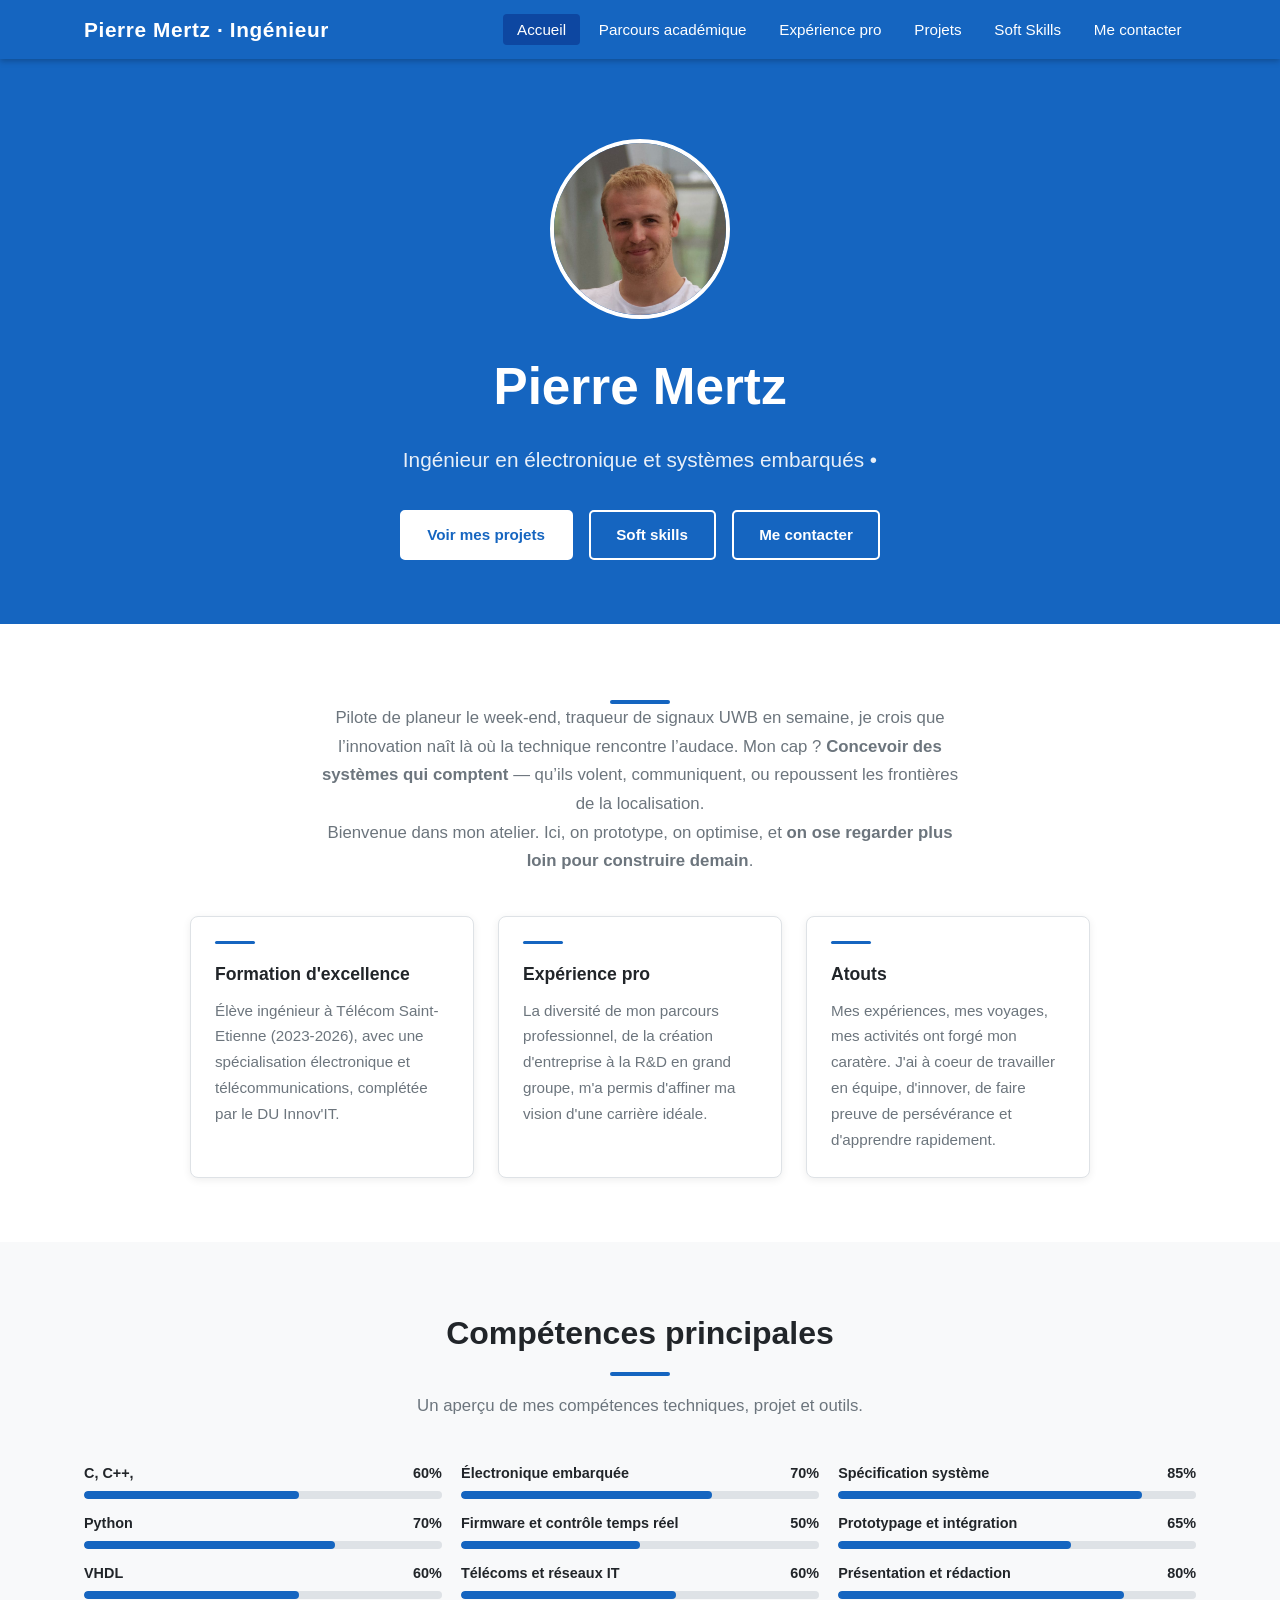
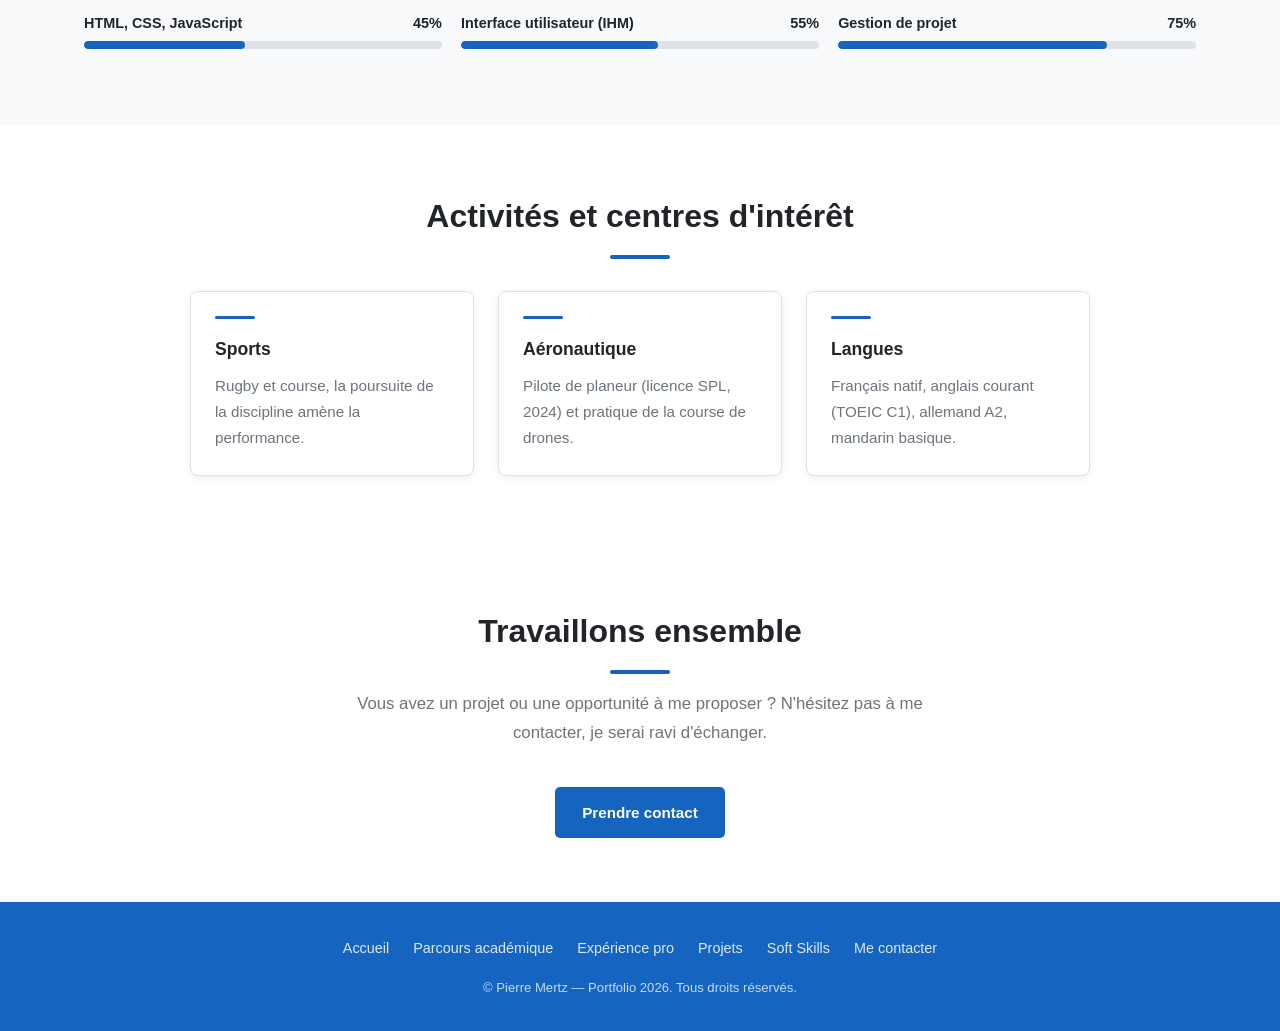
==== commit f2ffd45c: "Refactor navigation logic and project structure Implements a more robust path normalization strategy" ====
--- a/index.html
+++ b/index.html
@@ -10,17 +10,6 @@
 
   <title>Accueil — Portfolio de Pierre Mertz</title>
 
-  <script>
-    // Toggle unique: true = index_bis becomes the default home page.
-    // To revert quickly after school test, set this flag to false.
-    (function () {
-      var USE_INDEX_BIS_AS_HOME = true;
-      if (USE_INDEX_BIS_AS_HOME) {
-        window.location.replace('/index_bis.html');
-      }
-    })();
-  </script>
-
   <!-- Feuille de style principale -->
   <link rel="stylesheet" href="/assets/css/style.css" />
 </head>
@@ -47,6 +36,7 @@
         <!-- Boutons d'action -->
         <div class="hero__actions">
           <a href="/projets/index.html" class="btn btn--primary">Voir mes projets</a>
+          <a href="/soft-skills/index.html" class="btn btn--outline">Soft skills</a>
           <a href="/contact/index.html" class="btn btn--outline">Me contacter</a>
         </div>
 
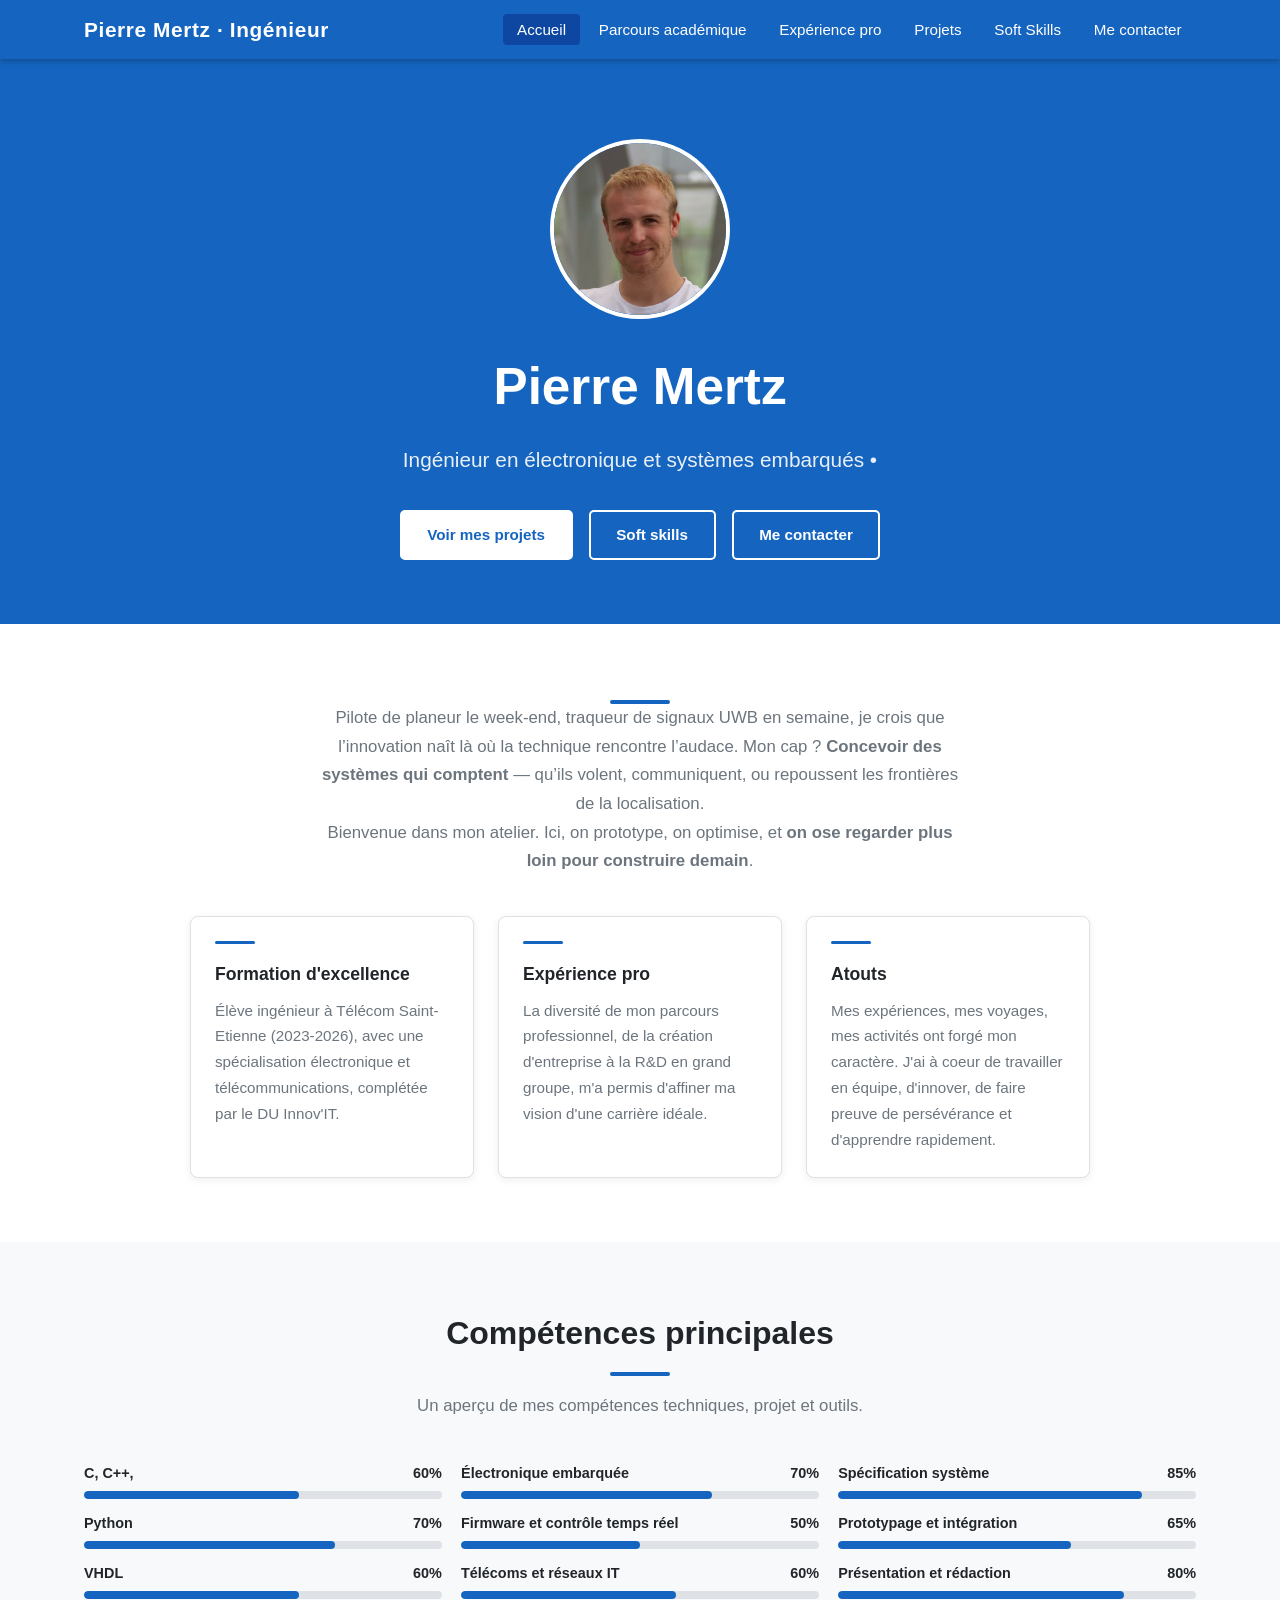
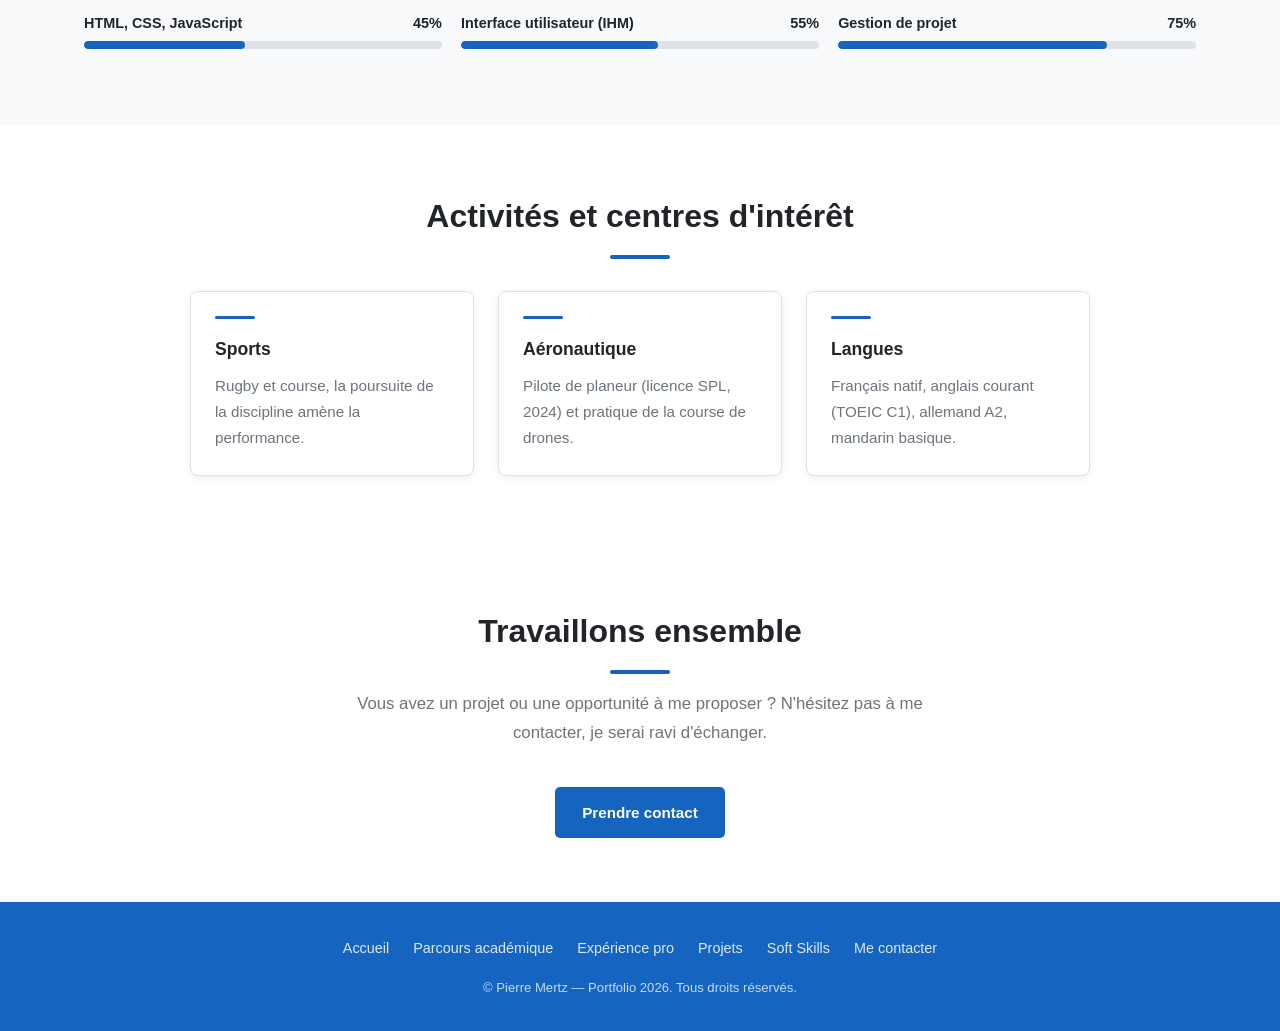
==== commit 5f94f759: "Improve code robustness and fix minor content errors Encapsulates the footer script to prevent globa" ====
--- a/index.html
+++ b/index.html
@@ -77,13 +77,14 @@
             <p class="card__text">
               La diversité de mon parcours professionnel, de la création d'entreprise à la R&D en grand groupe, 
               m'a permis d'affiner ma vision d'une carrière idéale.
+            </p>
           </div>
 
           <div class="card">
             <div class="card__accent"></div>
             <h3 class="card__title">Atouts</h3>
             <p class="card__text">
-              Mes expériences, mes voyages, mes activités ont forgé mon caratère. J'ai à coeur de travailler 
+              Mes expériences, mes voyages, mes activités ont forgé mon caractère. J'ai à coeur de travailler 
               en équipe, d'innover, de faire preuve de persévérance et d'apprendre rapidement.
             </p>
           </div>
@@ -179,7 +180,7 @@
           <div class="card">
             <div class="card__accent"></div>
             <h3 class="card__title">Sports</h3>
-            <p class="card__text">Rugby et course, la poursuite de la discipline amène  la performance.</p>
+            <p class="card__text">Rugby et course, la poursuite de la discipline amène la performance.</p>
           </div>
 
           <div class="card">
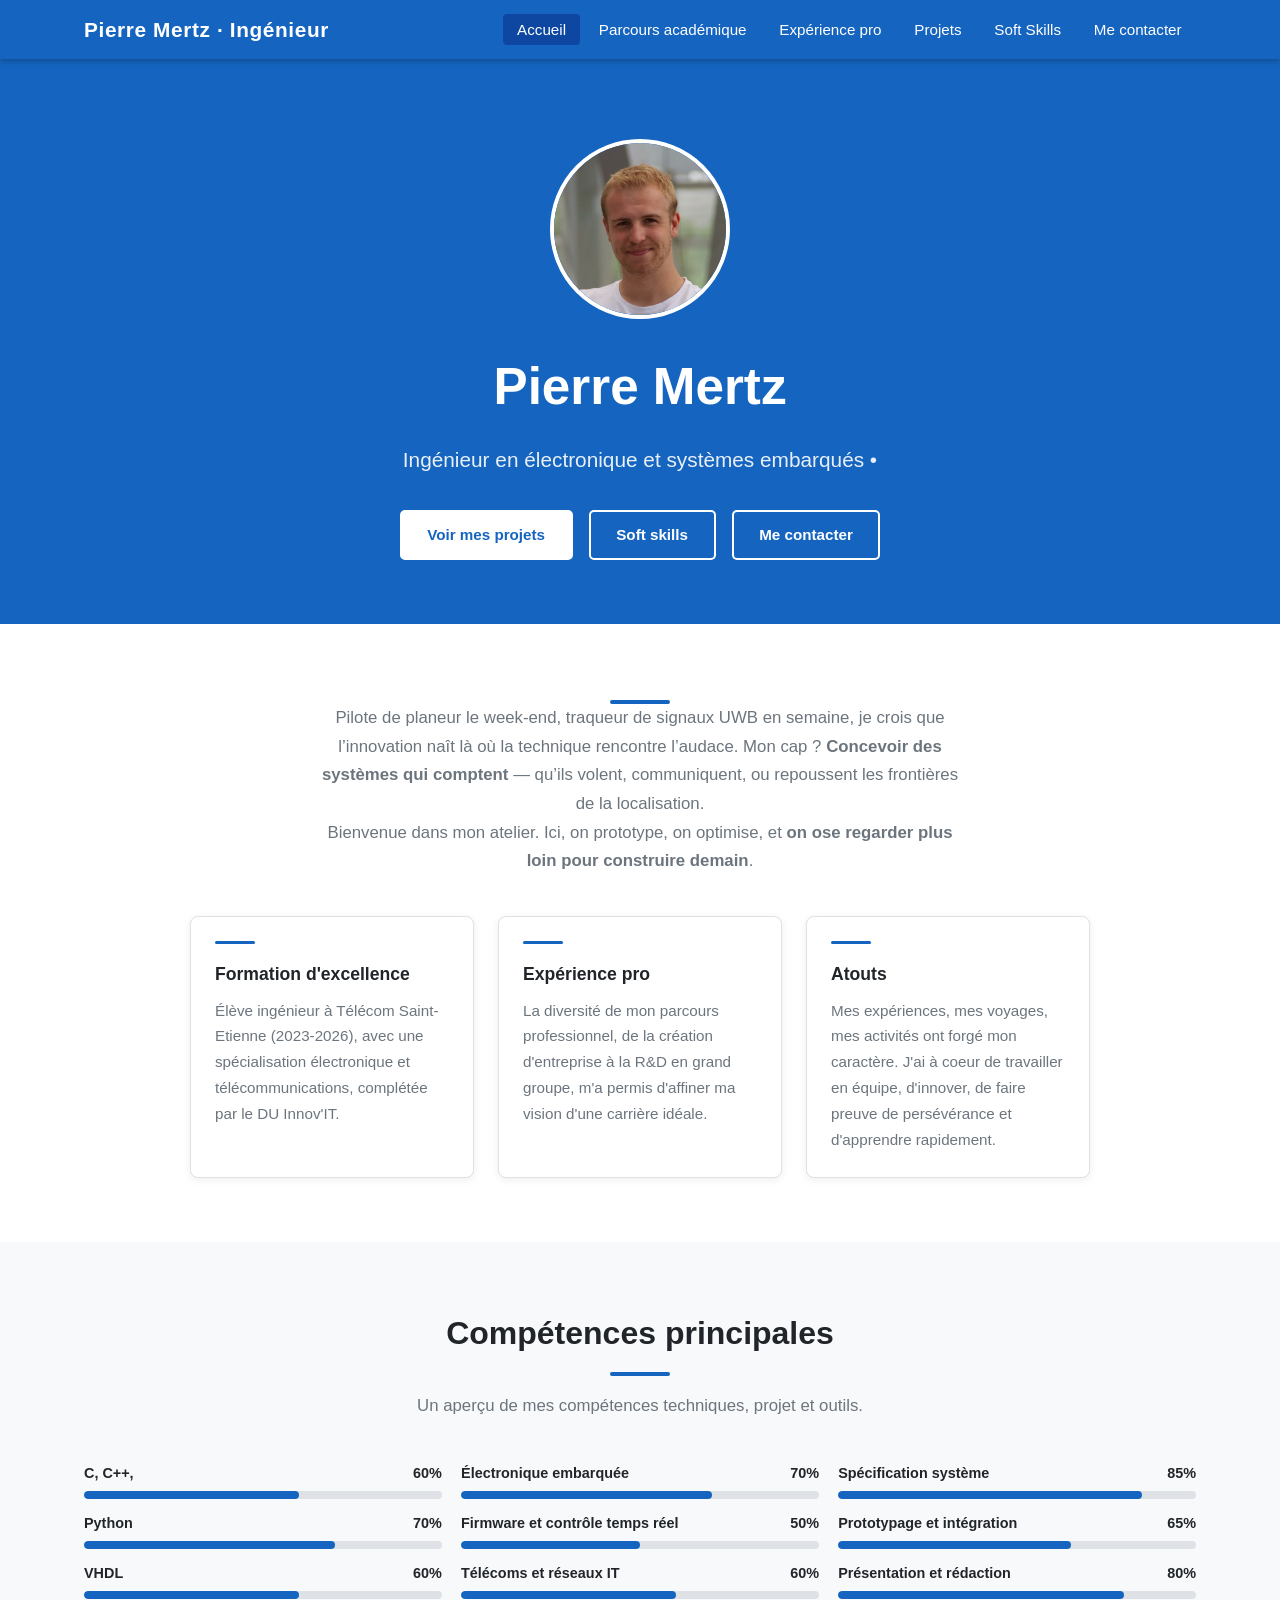
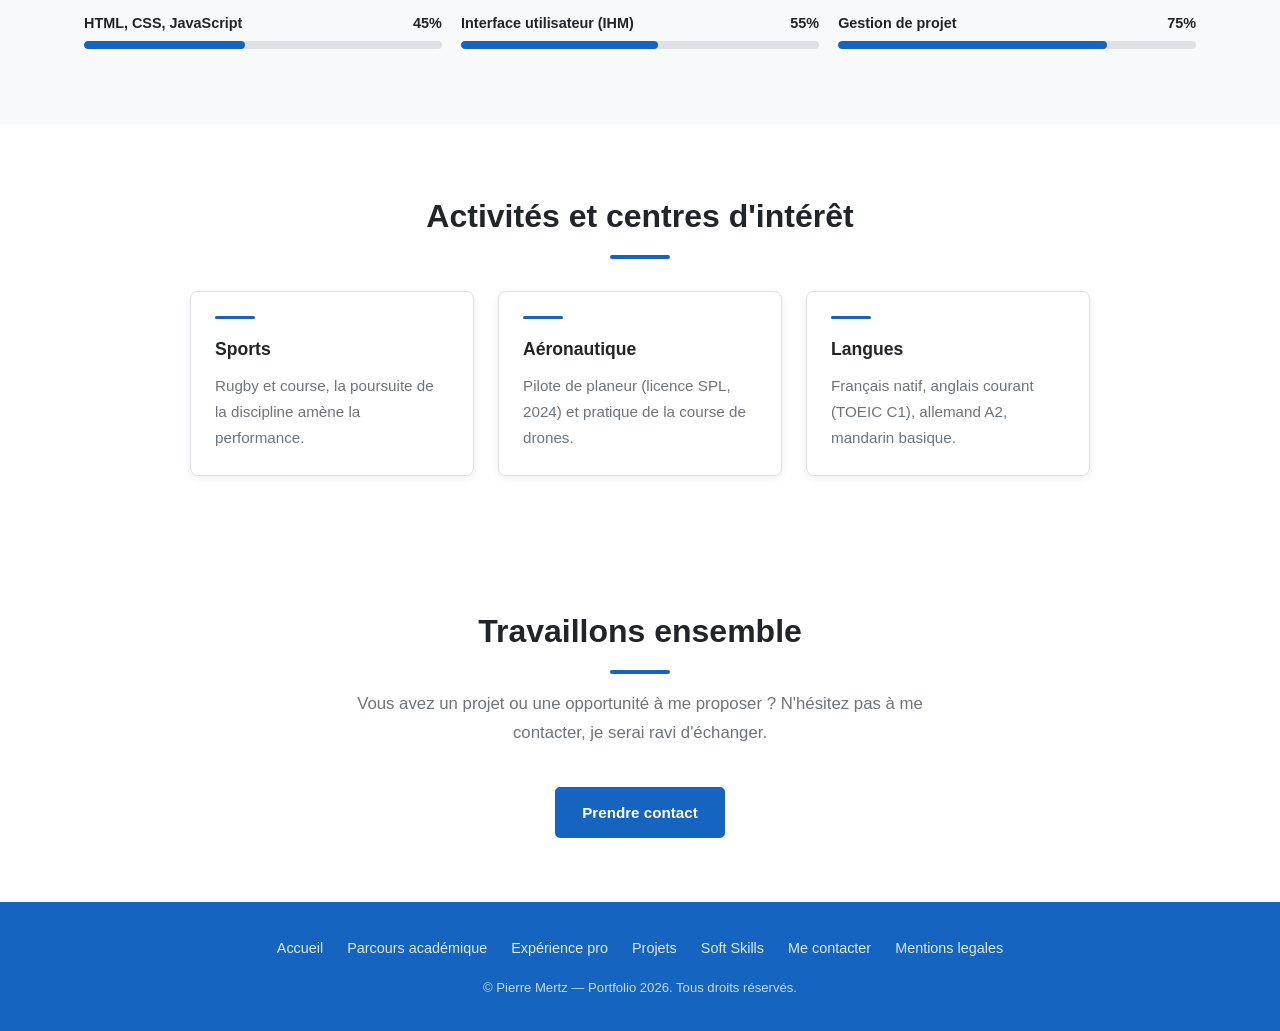
==== commit cc65cd77: "Add legal notice page and cookies management through tarteaucitron" ====
--- a/index.html
+++ b/index.html
@@ -1,6 +1,74 @@
 <!DOCTYPE html>
 <html lang="fr">
 <head>
+  <script src="/tarteaucitron/tarteaucitron.min.js"></script>
+
+  <script type="text/javascript">
+  tarteaucitron.init({
+    "privacyUrl": "/mentions-legales/index.html",
+    "bodyPosition": "top",
+
+    "hashtag": "#tarteaucitron",
+    "cookieName": "tarteaucitron",
+
+    "orientation": "bottom",
+
+    "groupServices": true,
+    "showDetailsOnClick": true,
+    "serviceDefaultState": "wait",
+
+    "showAlertSmall": false,
+    "cookieslist": false,
+    "cookieslistEmbed": false,
+
+    "closePopup": true,
+
+    "showIcon": true,
+    "iconPosition": "BottomRight",
+
+    "adblocker": false,
+
+    "DenyAllCta": true,
+    "AcceptAllCta": true,
+    "highPrivacy": true,
+    "alwaysNeedConsent": false,
+
+    "handleBrowserDNTRequest": false,
+
+    "removeCredit": false,
+    "moreInfoLink": true,
+
+    "useExternalCss": false,
+    "useExternalJs": false,
+
+    "readmoreLink": "/mentions-legales/index.html",
+
+    "mandatory": true,
+    "mandatoryCta": false,
+
+    "googleConsentMode": true,
+    "bingConsentMode": true,
+    "pianoConsentMode": true,
+    "pianoConsentModeEssential": false,
+    "softConsentMode": false,
+
+    "dataLayer": false,
+    "serverSide": false,
+
+    "partnersList": true
+  });
+  </script>
+
+  <script>
+  (tarteaucitron.job = tarteaucitron.job || []).push('gcmanalyticsstorage');
+  </script>
+  <!-- Google Tag Manager -->
+  <script>(function(w,d,s,l,i){w[l]=w[l]||[];w[l].push({'gtm.start':
+  new Date().getTime(),event:'gtm.js'});var f=d.getElementsByTagName(s)[0],
+  j=d.createElement(s),dl=l!='dataLayer'?'&l='+l:'';j.async=true;j.src=
+  'https://www.googletagmanager.com/gtm.js?id='+i+dl;f.parentNode.insertBefore(j,f);
+  })(window,document,'script','dataLayer','GTM-KD8CJ6P8');</script>
+  <!-- End Google Tag Manager -->
   <!-- ============================================================
        index.html — Page d'accueil du portfolio d'ingénieur
        ============================================================ -->
@@ -14,6 +82,11 @@
   <link rel="stylesheet" href="/assets/css/style.css" />
 </head>
 <body>
+
+  <!-- Google Tag Manager (noscript) -->
+  <noscript><iframe src="https://www.googletagmanager.com/ns.html?id=GTM-KD8CJ6P8"
+  height="0" width="0" style="display:none;visibility:hidden"></iframe></noscript>
+  <!-- End Google Tag Manager (noscript) -->
 
   <!-- ── Point d'injection du header (chargé par components.js) ── -->
   <div id="site-header"></div>
--- a/assets/css/style.css
+++ b/assets/css/style.css
@@ -949,6 +949,148 @@
 }
 
 /* ==========================================================
+   PAGE MENTIONS LEGALES
+   ========================================================== */
+.legal-content {
+  max-width: 900px;
+  margin: 0 auto;
+  display: grid;
+  gap: 1.25rem;
+}
+
+.legal-block {
+  background-color: var(--color-white);
+  border: 1px solid var(--color-border);
+  border-radius: 10px;
+  padding: 1.25rem 1.5rem;
+  box-shadow: 0 2px 8px rgba(0, 0, 0, 0.06);
+}
+
+.legal-block h3 {
+  margin-bottom: 0.5rem;
+  font-size: 1.05rem;
+  color: var(--color-text);
+}
+
+.legal-block p {
+  margin-bottom: 0.5rem;
+  color: var(--color-text-muted);
+  font-size: 0.95rem;
+}
+
+.legal-block p:last-child {
+  margin-bottom: 0;
+}
+
+.legal-block ul {
+  margin: 0.45rem 0 0 1.1rem;
+  color: var(--color-text-muted);
+}
+
+.legal-block li {
+  margin-bottom: 0.3rem;
+}
+
+/* ==========================================================
+   TARTEAUCITRON (cookies)
+   ========================================================== */
+#tarteaucitronRoot {
+  font-family: var(--font-base);
+  color: var(--color-text);
+}
+
+#tarteaucitronAlertBig {
+  background-color: var(--color-white) !important;
+  border-top: 1px solid var(--color-border) !important;
+  box-shadow: 0 -10px 30px rgba(13, 71, 161, 0.12) !important;
+}
+
+#tarteaucitronAlertBig #tarteaucitronAlertBigContent {
+  max-width: var(--max-width);
+  margin: 0 auto;
+  padding: 0.6rem 1.25rem;
+  display: flex;
+  align-items: center;
+  justify-content: space-between;
+  gap: 0.9rem;
+  flex-wrap: wrap;
+}
+
+#tarteaucitronAlertBig #tarteaucitronDisclaimerAlert {
+  font-size: 0.9rem;
+  color: var(--color-text);
+}
+
+#tarteaucitronAlertBig a {
+  color: var(--color-primary);
+}
+
+#tarteaucitronAlertBig a:hover {
+  color: var(--color-primary-dk);
+}
+
+#tarteaucitronAlertBig button,
+#tarteaucitronAlertBig .tarteaucitronCTA {
+  border-radius: 999px !important;
+  padding: 0.35rem 0.9rem !important;
+  font-weight: 600;
+  font-size: 0.82rem;
+  border: 1px solid transparent;
+  transition: background-color var(--transition), color var(--transition), border-color var(--transition);
+}
+
+#tarteaucitronAcceptAll {
+  background-color: var(--color-primary) !important;
+  color: var(--color-white) !important;
+  border-color: var(--color-primary) !important;
+}
+
+#tarteaucitronAcceptAll:hover {
+  background-color: var(--color-primary-dk) !important;
+  border-color: var(--color-primary-dk) !important;
+}
+
+#tarteaucitronDenyAll {
+  background-color: transparent !important;
+  color: var(--color-primary) !important;
+  border-color: var(--color-primary) !important;
+}
+
+#tarteaucitronDenyAll:hover {
+  background-color: rgba(21, 101, 192, 0.12) !important;
+}
+
+#tarteaucitronPersonalize {
+  background-color: rgba(21, 101, 192, 0.08) !important;
+  color: var(--color-primary-dk) !important;
+  border-color: rgba(21, 101, 192, 0.3) !important;
+}
+
+#tarteaucitronPersonalize:hover {
+  background-color: rgba(21, 101, 192, 0.18) !important;
+}
+
+#tarteaucitronIcon {
+  background: var(--color-white) !important;
+  border: 1px solid rgba(21, 101, 192, 0.25) !important;
+  border-radius: 999px !important;
+  box-shadow: 0 6px 18px rgba(13, 71, 161, 0.18) !important;
+}
+
+#tarteaucitron {
+  font-family: var(--font-base) !important;
+  color: var(--color-text) !important;
+}
+
+#tarteaucitron .tarteaucitronTitle {
+  color: var(--color-text) !important;
+}
+
+#tarteaucitron #tarteaucitronServices .tarteaucitronLine {
+  border-color: var(--color-border) !important;
+}
+
+/* ==========================================================
    PROFIL AVATAR (cercle bleu)
    ========================================================== */
 .avatar {
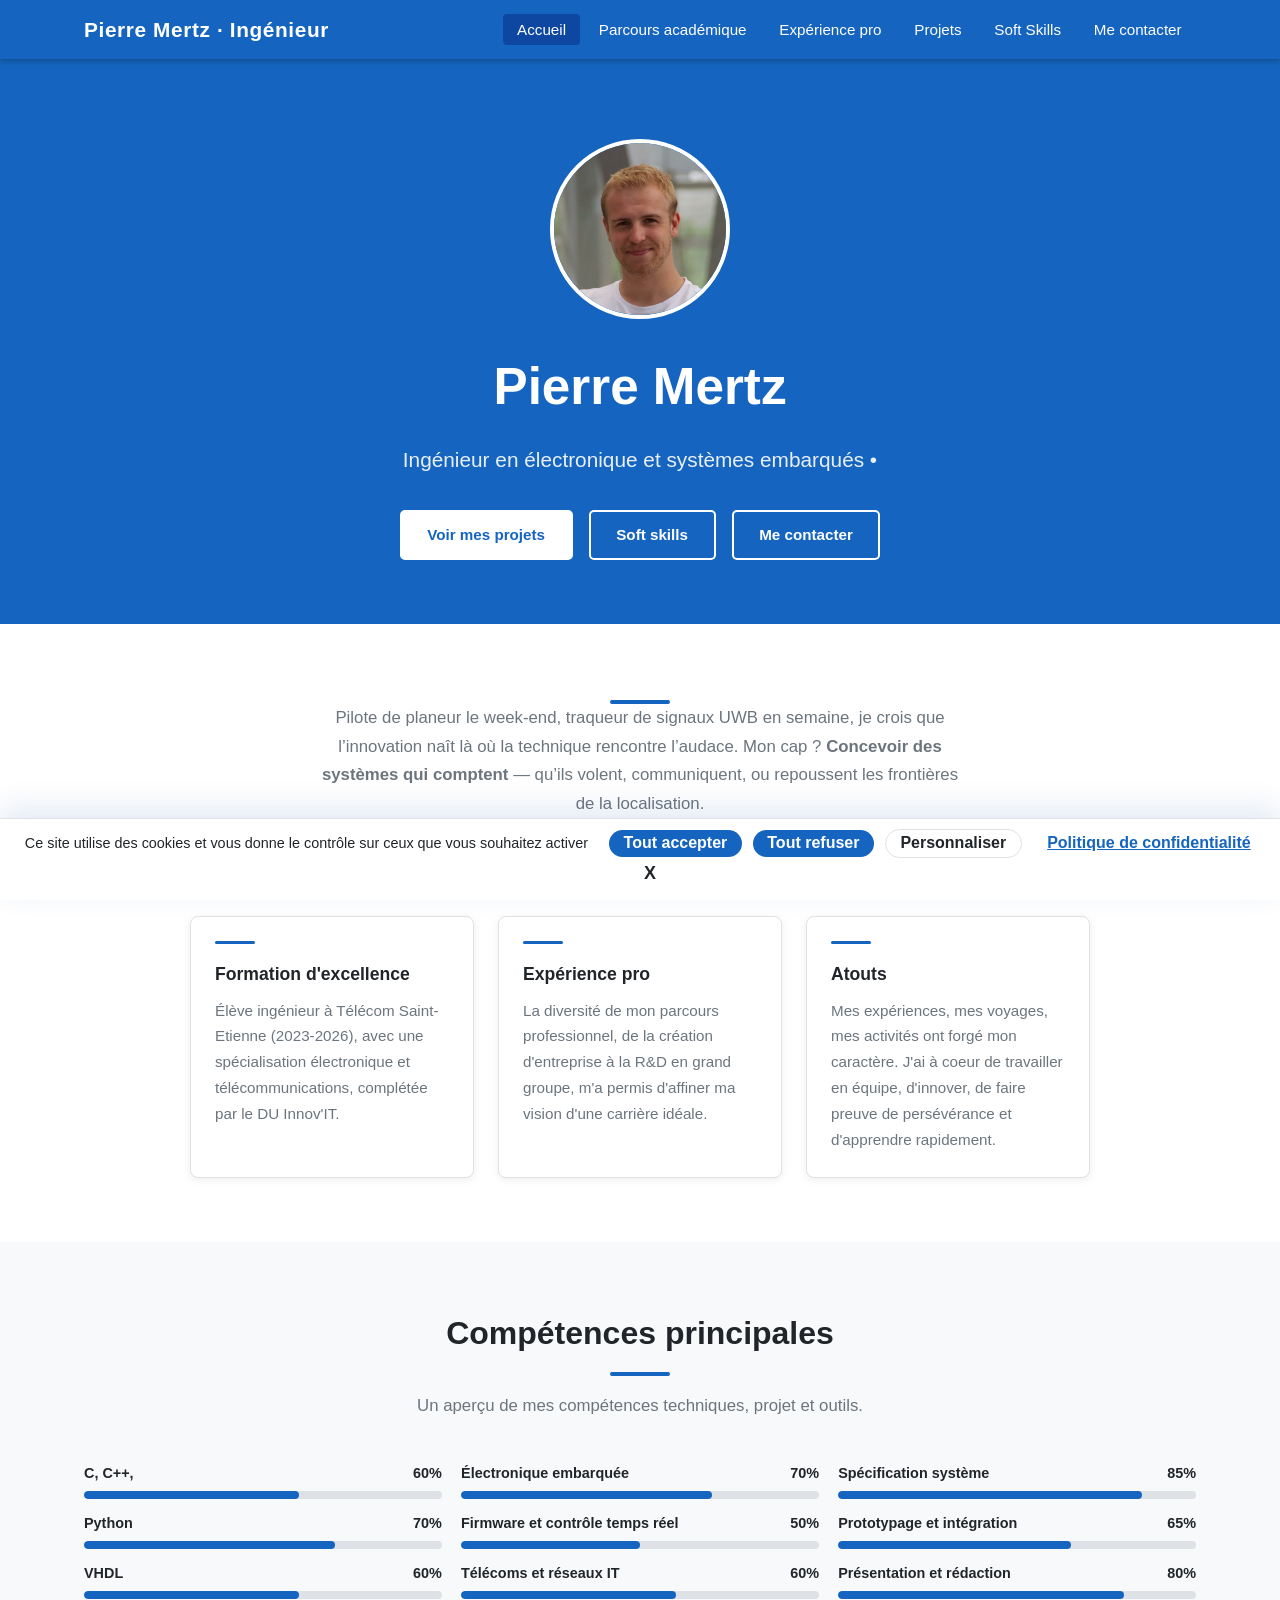
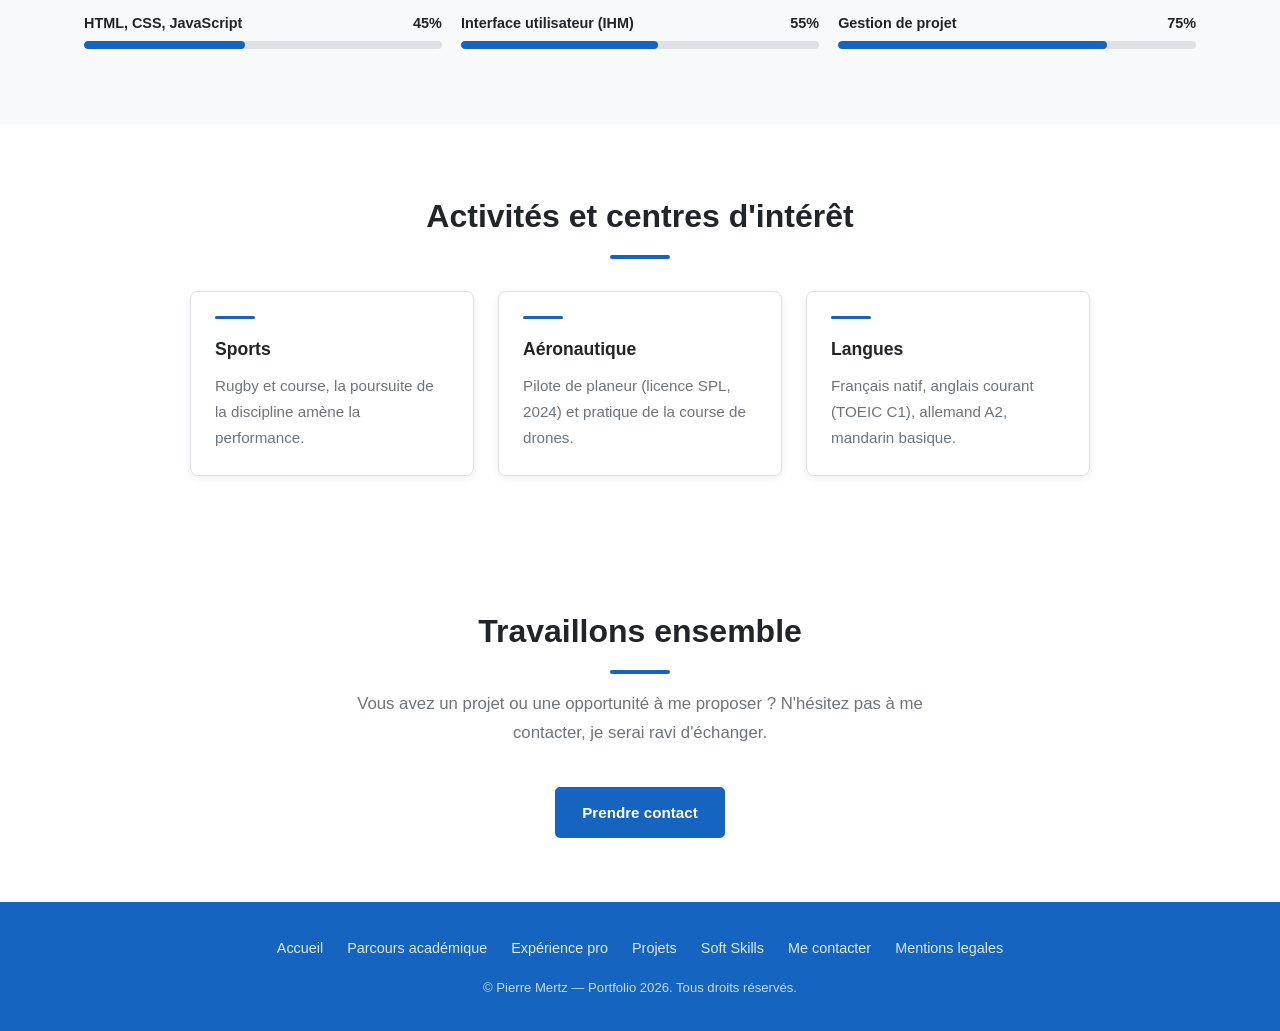
==== commit 8a7d2f8e: "Customize tarteaucitron: blue styling and GTM/Analytics services" ====
--- a/index.html
+++ b/index.html
@@ -80,6 +80,8 @@
 
   <!-- Feuille de style principale -->
   <link rel="stylesheet" href="/assets/css/style.css" />
+  <!-- Tarteaucitron CSS personnalisé -->
+  <link rel="stylesheet" href="/assets/css/tarteaucitron-custom.css" />
 </head>
 <body>
 
@@ -294,5 +296,8 @@
   <!-- Script de chargement des composants (header & footer) -->
   <script src="/assets/js/components.js"></script>
 
+  <!-- Tarteaucitron - Configuration des services -->
+  <script src="/assets/js/tarteaucitron-services.js"></script>
+
 </body>
 </html>
--- a/assets/css/tarteaucitron-custom.css
+++ b/assets/css/tarteaucitron-custom.css
@@ -0,0 +1,100 @@
+/* ============================================================
+   Tarteaucitron Custom Styling
+   Adapte tarteaucitron au design du site
+   ============================================================ */
+
+/* Boutons - couleur bleue du site */
+.tarteaucitron-magic-block button,
+#tarteaucitronRoot .tarteaucitronCTAButton,
+#tarteaucitronRoot button.tarteaucitronCTAButton {
+    background-color: #1565C0 !important;
+    color: #ffffff !important;
+    border: none !important;
+    font-weight: 600;
+    transition: background-color 0.25s ease;
+}
+
+.tarteaucitron-magic-block button:hover,
+#tarteaucitronRoot .tarteaucitronCTAButton:hover,
+#tarteaucitronRoot button.tarteaucitronCTAButton:hover {
+    background-color: #0D47A1 !important;
+}
+
+/* Bouton d'acceptation */
+#tarteaucitronRoot #tarteaucitronAllowAll {
+    background-color: #1565C0 !important;
+    color: #ffffff !important;
+}
+
+#tarteaucitronRoot #tarteaucitronAllowAll:hover {
+    background-color: #0D47A1 !important;
+}
+
+/* Bouton de refus */
+#tarteaucitronRoot #tarteaucitronDenyAll {
+    background-color: #6c757d !important;
+    color: #ffffff !important;
+}
+
+#tarteaucitronRoot #tarteaucitronDenyAll:hover {
+    background-color: #5a6268 !important;
+}
+
+/* Bouton fermeture */
+#tarteaucitronRoot button#tarteaucitronCloseAlert {
+    background-color: transparent !important;
+    color: #212529 !important;
+    border: 1px solid #dee2e6 !important;
+}
+
+#tarteaucitronRoot button#tarteaucitronCloseAlert:hover {
+    background-color: #f8f9fa !important;
+}
+
+/* Lien mentions légales */
+#tarteaucitronRoot #tarteaucitronPrivacyUrl {
+    background-color: transparent !important;
+    color: #1565C0 !important;
+    text-decoration: underline;
+}
+
+#tarteaucitronRoot #tarteaucitronPrivacyUrl:hover {
+    color: #0D47A1 !important;
+}
+
+/* Popup background */
+#tarteaucitronRoot #tarteaucitronAlertBig {
+    background-color: #ffffff !important;
+    color: #212529 !important;
+}
+
+/* Services checkboxes - accent bleu */
+#tarteaucitronRoot input[type="checkbox"]:checked {
+    accent-color: #1565C0 !important;
+}
+
+#tarteaucitronRoot input[type="checkbox"]:focus {
+    outline-color: #1565C0 !important;
+}
+
+/* Titre et texte */
+#tarteaucitronRoot h1,
+#tarteaucitronRoot h2,
+#tarteaucitronRoot .tarteaucitronTitle {
+    color: #212529 !important;
+}
+
+#tarteaucitronRoot p,
+#tarteaucitronRoot span,
+#tarteaucitronRoot label {
+    color: #212529 !important;
+}
+
+/* Service toggle switches si présent */
+#tarteaucitronRoot .tarteaucitronServices .tarteaucitronService {
+    border-color: #dee2e6 !important;
+}
+
+#tarteaucitronRoot .tarteaucitronServices .tarteaucitronService:hover {
+    border-color: #1565C0 !important;
+}
